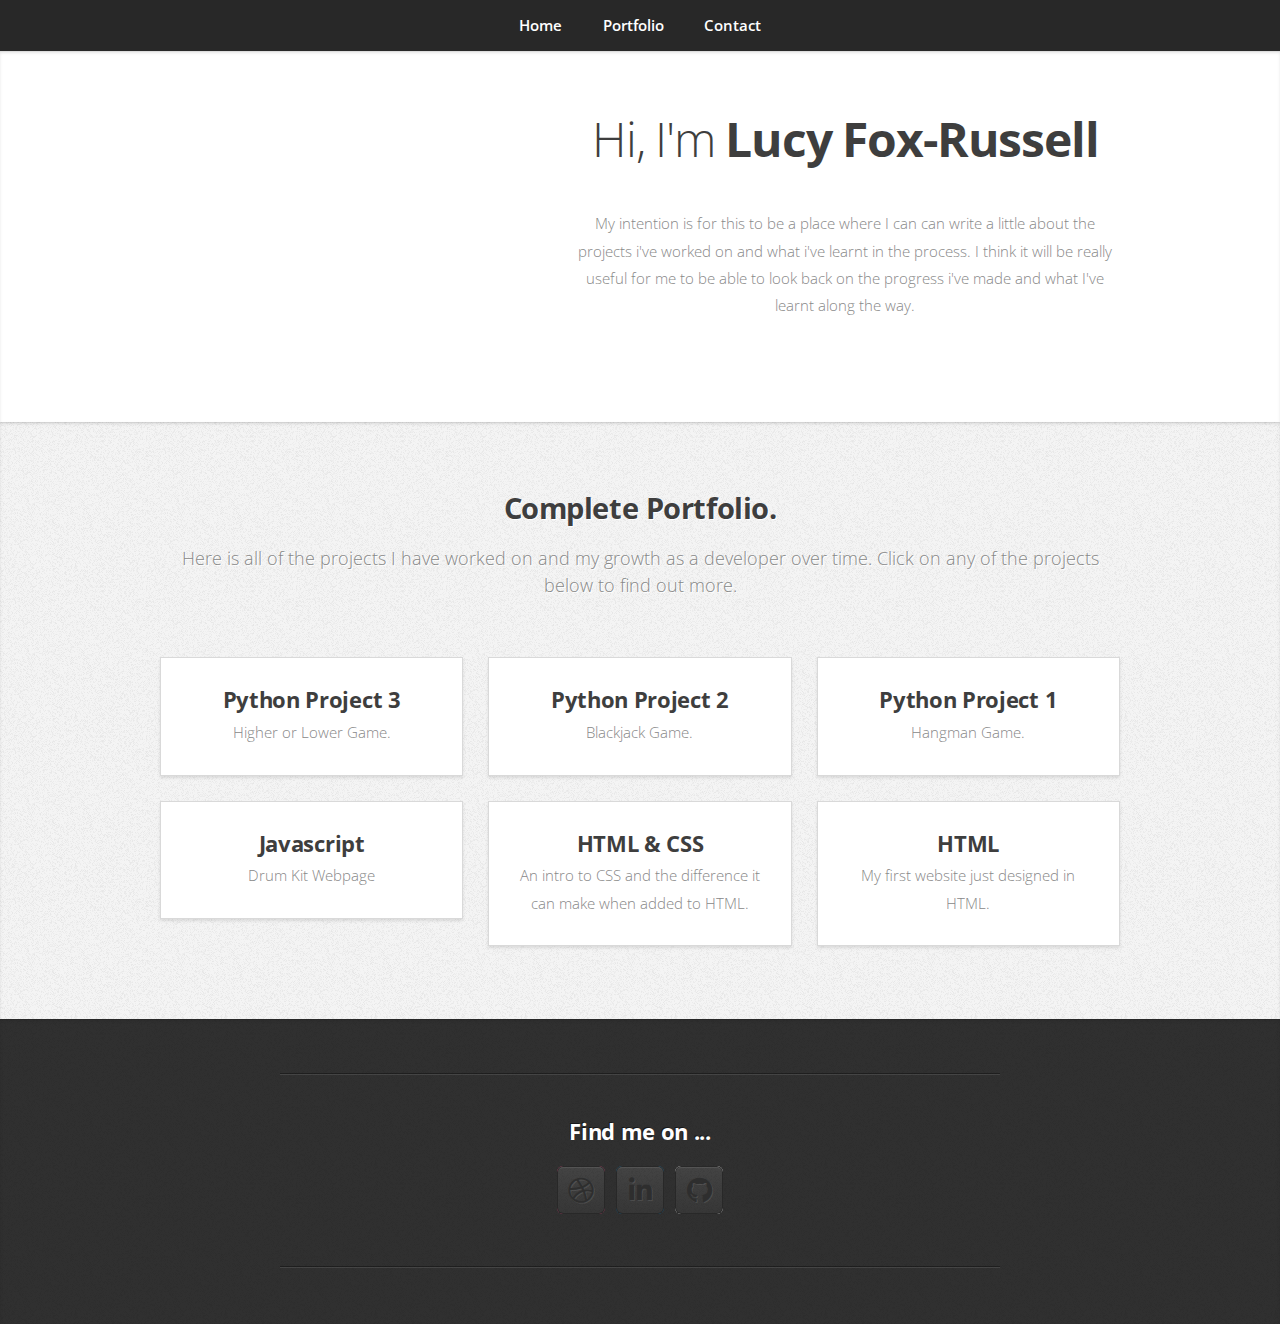
==== index.html @ 94ffed66 "project structure" ====
<!DOCTYPE HTML>
<!--
	Miniport by HTML5 UP
	html5up.net | @ajlkn
	Free for personal and commercial use under the CCA 3.0 license (html5up.net/license)
-->
<html>
	<head>
		<title>My Portfolio</title>
		<meta charset="utf-8" />
		<meta name="viewport" content="width=device-width, initial-scale=1, user-scalable=no" />
		<link rel="stylesheet" href="assets/css/main.css" />
	</head>
	<body class="is-preload">

		<!-- Nav -->
			<nav id="nav">
				<ul class="container">
					<li><a href="#home">Home</a></li>
					<li><a href="portfolio.html">Portfolio</a></li>
					<li><a href="#contact">Contact</a></li>
				</ul>
			</nav>

		<!-- Home -->
			<article id="home" class="wrapper style1">
				<div class="container">
					<div class="row">
						<div class="col-4 col-5-large col-12-medium">
							<span class="image fit"><img src="images/Lucy.png" alt="" /></span>
						</div>
						<div class="col-8 col-7-large col-12-medium">
							<header>
								<h1>Hi, I'm <strong>Lucy Fox-Russell</strong></h1>
							</header>
							<p>My intention is for this to be a place where I can can write a little about the projects i've worked on and what i've learnt in the process. I think it will be really useful for me to be able to look back on the progress i've made and what I've learnt along the way. </p>
									</div>
				</div>
			</article>

		<!-- Work -->
			<!-- <article id="work" class="wrapper style2">
				<div class="container">
					<header>
						<h2>My most recent projects.</h2>
						<p>x.</p>
					</header>
					<div class="row aln-center">
						<div class="col-4 col-6-medium col-12-small">
							<section class="box style1">
								<span class="icon featured fa-comments"></span>
								<h3>Data Visulisation</h3>
								<p>A visulisation tool to better understand x data structure. </p>
							</section>
						</div>
						<div class="col-4 col-6-medium col-12-small">
							<section class="box style1">
								<span class="icon solid featured fa-camera-retro"></span>
								<h3>Python learning game</h3>
								<p> A way of helping me to practice the basics of python.  </p> -->
							<!-- </section>
						</div>
						<div class="col-4 col-6-medium col-12-small">
							<section class="box style1">
								<span class="icon featured fa-thumbs-up"></span>
								<h3><a href="#">Piano shazam</a></h3>
								<p> I am attempting to build a program that can listen to the notes you play on a piano and store it in musical notation form. </p>
							</section>
						</div>
					</div>
							</div>
			</article> -->

		<!-- Portfolio -->
			<article id="portfolio" class="wrapper style3">
				<div class="container">
					<header>
						<h2>Complete Portfolio.</h2>
						<p>Here is all of the projects I have worked on and my growth as a developer over time. Click on any of the projects below to find out more.</p>
					</header>
					<div class="row">
						<div class="col-4 col-6-medium col-12-small">
							<article class="box style2">
								<a href="portfolio.html#higher_or_lower" class="image featured"><img src="images/higher_or_lower2.jpg" alt="" /></a>
								<h3><a href="portfolio.html#higher_or_lower">Python Project 3</a></h3>
								<p>Higher or Lower Game.</p>
							</article>
						</div>
						<div class="col-4 col-6-medium col-12-small">
							<article class="box style2">
								<a href="portfolio.html#blackjack" class="image featured"><img src="images/blackjack2.jpg" alt="" /></a>
								<h3><a href="portfolio.html#blackjack">Python Project 2</a></h3>
								<p>Blackjack Game.</p>
							</article>
						</div>
						<div class="col-4 col-6-medium col-12-small">
							<article class="box style2">
								<a href="portfolio.html#hangman" class="image featured"><img src="images/hangman.jpg" alt="" /></a>
								<h3><a href="portfolio.html#hangman">Python Project 1</a></h3>
								<p>Hangman Game.</p>
							</article>
						</div>
						<div class="col-4 col-6-medium col-12-small">
							<article class="box style2">
								<a href="portfolio.html#javascript" class="image featured"><img src="images/drum_kit.png" alt="" /></a>
								<h3><a href="portfolio.html#javascript">Javascript</a></h3>
								<p>Drum Kit Webpage</p>
							</article>
						</div>
						<div class="col-4 col-6-medium col-12-small">
							<article class="box style2">
								<a href="portfolio.html#css" class="image featured"><img src="images/CSS.png" alt="" /></a>
								<h3><a href="portfolio.html#css">HTML & CSS</a></h3>
								<p>An intro to CSS and the difference it can make when added to HTML. </p>
							</article>
						</div>
						<div class="col-4 col-6-medium col-12-small">
							<article class="box style2">
								<a href="portfolio.html#html" class="image featured"><img src="images/HTML.png" alt="" /></a>
								<h3><a href="portfolio.html#html">HTML</a></h3>
								<p>My first website just designed in HTML.</p>
							</article>
						</div>
					</div>
									</div>
			</article>

		<!-- Contact -->
			<article id="contact" class="wrapper style4">
				<div class="container medium">
														<hr />
							<h3>Find me on ...</h3>
							<ul class="social">
								<li><a href="#" class="icon brands fa-dribbble"><span class="label">Dribbble</span></a></li>
								<li><a href="#" class="icon brands fa-linkedin-in"><span class="label">LinkedIn</span></a></li>
								<li><a href="#" class="icon brands fa-github"><span class="label">Github</span></a></li>

							</ul>
							<hr />
						</div>
					</div>
					<footer>
						<ul id="copyright">
							<li></li>
						</ul>
					</footer>
				</div>
			</article>

		<!-- Scripts -->
			<script src="assets/js/jquery.min.js"></script>
			<script src="assets/js/jquery.scrolly.min.js"></script>
			<script src="assets/js/browser.min.js"></script>
			<script src="assets/js/breakpoints.min.js"></script>
			<script src="assets/js/util.js"></script>
			<script src="assets/js/main.js"></script>

	</body>
</html>
---- assets/css/main.css ----
@import url("https://fonts.googleapis.com/css?family=Open+Sans:300,300italic,600,600italic,700");
@import url("fontawesome-all.min.css");

/*
	Miniport by HTML5 UP
	html5up.net | @ajlkn
	Free for personal and commercial use under the CCA 3.0 license (html5up.net/license)
*/

html, body, div, span, applet, object,
iframe, h1, h2, h3, h4, h5, h6, p, blockquote,
pre, a, abbr, acronym, address, big, cite,
code, del, dfn, em, img, ins, kbd, q, s, samp,
small, strike, strong, sub, sup, tt, var, b,
u, i, center, dl, dt, dd, ol, ul, li, fieldset,
form, label, legend, table, caption, tbody,
tfoot, thead, tr, th, td, article, aside,
canvas, details, embed, figure, figcaption,
footer, header, hgroup, menu, nav, output, ruby,
section, summary, time, mark, audio, video {
	margin: 0;
	padding: 0;
	border: 0;
	font-size: 100%;
	font: inherit;
	vertical-align: baseline;}

article, aside, details, figcaption, figure,
footer, header, hgroup, menu, nav, section {
	display: block;}

body {
	line-height: 1;
}

ol, ul {
	list-style: none;
}

blockquote, q {
	quotes: none;
}

	blockquote:before, blockquote:after, q:before, q:after {
		content: '';
		content: none;
	}

table {
	border-collapse: collapse;
	border-spacing: 0;
}

body {
	-webkit-text-size-adjust: none;
}

mark {
	background-color: transparent;
	color: inherit;
}

input::-moz-focus-inner {
	border: 0;
	padding: 0;
}

input, select, textarea {
	-moz-appearance: none;
	-webkit-appearance: none;
	-ms-appearance: none;
	appearance: none;
}

/* Basic */

	html {
		box-sizing: border-box;
	}

	*, *:before, *:after {
		box-sizing: inherit;
	}

	body {
		padding-top: 3.5em;
	}

		body.is-preload *, body.is-preload *:before, body.is-preload *:after {
			-moz-animation: none !important;
			-webkit-animation: none !important;
			-ms-animation: none !important;
			animation: none !important;
			-moz-transition: none !important;
			-webkit-transition: none !important;
			-ms-transition: none !important;
			transition: none !important;
		}

	body, input, textarea, select {
		font-family: 'Open Sans', sans-serif;
		line-height: 1.85em;
		color: #888;
		font-weight: 300;
		font-size: 13pt;
	}

	a {
		-moz-transition: color .2s ease-in-out;
		-webkit-transition: color .2s ease-in-out;
		-ms-transition: color .2s ease-in-out;
		transition: color .2s ease-in-out;
		color: #43B3E0;
		text-decoration: underline;
	}

		a:hover {
			color: #43bff0 !important;
		}

		a img {
			border: 0;
		}

	b, strong {
		font-weight: 600;
		color: #3e3e3e;
	}

	i, em {
		font-style: italic;
	}

	sub {
		position: relative;
		top: 0.5em;
		font-size: 0.8em;
	}

	sup {
		position: relative;
		top: -0.5em;
		font-size: 0.8em;
	}

	blockquote {
		border-left: solid 0.75em #eee;
		padding: 1em 0 1em 1.5em;
		font-style: italic;
	}

	h1, h2, h3, h4, h5, h6 {
		color: #3e3e3e;
		margin: 0 0 0.75em 0;
	}

	h1 a, h2 a, h3 a, h4 a, h5 a, h6 a {
		text-decoration: none;
		color: inherit;
	}

	h2, h3, h4, h5, h6 {
		font-weight: 700;
	}

	h1 {
		font-size: 3.25em;
		letter-spacing: -0.025em;
		font-weight: 300;
	}

		h1 strong {
			font-weight: 700;
		}

	h2 {
		font-size: 2em;
		letter-spacing: -0.015em;
	}

	h3 {
		font-size: 1.5em;
		letter-spacing: -0.015em;
	}

	em, i {
		font-style: italic;
	}

	br.clear {
		clear: both;
	}

	hr {
		border: 0;
		border-top: solid 1px #444;
		border-top-color: rgba(0, 0, 0, 0.35);
		box-shadow: 0px 1px 0px 0px rgba(255, 255, 255, 0.1);
		height: 1px;
		margin: 3em 0;
	}

	p, ul, ol, dl, table {
		margin-bottom: 2em;
	}

	header {
		margin: 0 0 3em 0;
	}

		header > p {
			font-size: 1.25em;
			margin: 0;
		}

	footer {
		margin: 3em 0 0 0;
	}

		footer > p {
			font-size: 1.25em;
		}



/* Container */

	.container {
		margin: 0 auto;
		max-width: calc(100% - 50px);
		width: 1200px;
	}

	.style60{
		width: 60%;
    padding-left: 50px;
	}

		.container.medium {
			width: 900px;
			padding-top: 10px;
		}

		@media screen and (max-width: 1680px) {

			.container {
				width: 1200px;
			}

				.container.medium {
					width: 900px;
				}

		}

		@media screen and (max-width: 1280px) {

			.container {
				width: 960px;
			}

				.container.medium {
					width: 720px;
				}

		}

		@media screen and (max-width: 980px) {

			.container {
				width: 100%;
			}

				.container.medium {
					width: 75%;
				}

		}

		@media screen and (max-width: 736px) {

			.container {
				width: 100%;
				max-width: calc(100% - 30px);
			}

				.container.medium {
					width: 100%;
				}

		}

/* Row */

	.row {
		display: flex;
		flex-wrap: wrap;
		box-sizing: border-box;
		align-items: stretch;
	}

		.row > * {
			box-sizing: border-box;
		}

		.row.gtr-uniform > * > :last-child {
			margin-bottom: 0;
		}

		.row.aln-left {
			justify-content: flex-start;
		}

		.row.aln-center {
			justify-content: center;
		}

		.row.aln-right {
			justify-content: flex-end;
		}

		.row.aln-top {
			align-items: flex-start;
		}

		.row.aln-middle {
			align-items: center;
		}

		.row.aln-bottom {
			align-items: flex-end;
		}

		.row > .imp {
			order: -1;
		}

		.row > .col-1 {
			width: 8.33333%;
		}

		.row > .off-1 {
			margin-left: 8.33333%;
		}

		.row > .col-2 {
			width: 16.66667%;
		}

		.row > .off-2 {
			margin-left: 16.66667%;
		}

		.row > .col-3 {
			width: 25%;
		}

		.row > .off-3 {
			margin-left: 25%;
		}

		.row > .col-4 {
			width: 33.33333%;
		}

		.row > .off-4 {
			margin-left: 33.33333%;
		}

		.row > .col-5 {
			width: 41.66667%;
		}

		.row > .off-5 {
			margin-left: 41.66667%;
		}

		.row > .col-6 {
			width: 50%;
		}

		.row > .off-6 {
			margin-left: 50%;
		}

		.row > .col-7 {
			width: 58.33333%;
		}

		.row > .off-7 {
			margin-left: 58.33333%;
		}

		.row > .col-8 {
			width: 66.66667%;
		}

		.row > .off-8 {
			margin-left: 66.66667%;
		}

		.row > .col-9 {
			width: 75%;
		}

		.row > .off-9 {
			margin-left: 75%;
		}

		.row > .col-10 {
			width: 83.33333%;
		}

		.row > .off-10 {
			margin-left: 83.33333%;
		}

		.row > .col-11 {
			width: 91.66667%;
		}

		.row > .off-11 {
			margin-left: 91.66667%;
		}

		.row > .col-12 {
			width: 100%;
		}

		.row > .off-12 {
			margin-left: 100%;
		}

		.row.gtr-0 {
			margin-top: 0px;
			margin-left: 0px;
		}

			.row.gtr-0 > * {
				padding: 0px 0 0 0px;
			}

			.row.gtr-0.gtr-uniform {
				margin-top: 0px;
			}

				.row.gtr-0.gtr-uniform > * {
					padding-top: 0px;
				}

		.row.gtr-25 {
			margin-top: -6.25px;
			margin-left: -6.25px;
		}

			.row.gtr-25 > * {
				padding: 6.25px 0 0 6.25px;
			}

			.row.gtr-25.gtr-uniform {
				margin-top: -6.25px;
			}

				.row.gtr-25.gtr-uniform > * {
					padding-top: 6.25px;
				}

		.row.gtr-50 {
			margin-top: -12.5px;
			margin-left: -12.5px;
		}

			.row.gtr-50 > * {
				padding: 12.5px 0 0 12.5px;
			}

			.row.gtr-50.gtr-uniform {
				margin-top: -12.5px;
			}

				.row.gtr-50.gtr-uniform > * {
					padding-top: 12.5px;
				}

		.row {
			margin-top: -25px;
			margin-left: -25px;
		}

			.row > * {
				padding: 25px 0 0 25px;
			}

			.row.gtr-uniform {
				margin-top: -25px;
			}

				.row.gtr-uniform > * {
					padding-top: 25px;
				}

		.row.gtr-150 {
			margin-top: -37.5px;
			margin-left: -37.5px;
		}

			.row.gtr-150 > * {
				padding: 37.5px 0 0 37.5px;
			}

			.row.gtr-150.gtr-uniform {
				margin-top: -37.5px;
			}

				.row.gtr-150.gtr-uniform > * {
					padding-top: 37.5px;
				}

		.row.gtr-200 {
			margin-top: -50px;
			margin-left: -50px;
		}

			.row.gtr-200 > * {
				padding: 50px 0 0 50px;
			}

			.row.gtr-200.gtr-uniform {
				margin-top: -50px;
			}

				.row.gtr-200.gtr-uniform > * {
					padding-top: 50px;
				}

		@media screen and (max-width: 1680px) {

			.row {
				display: flex;
				flex-wrap: wrap;
				box-sizing: border-box;
				align-items: stretch;
			}

				.row > * {
					box-sizing: border-box;
				}

				.row.gtr-uniform > * > :last-child {
					margin-bottom: 0;
				}

				.row.aln-left {
					justify-content: flex-start;
				}

				.row.aln-center {
					justify-content: center;
				}

				.row.aln-right {
					justify-content: flex-end;
				}

				.row.aln-top {
					align-items: flex-start;
				}

				.row.aln-middle {
					align-items: center;
				}

				.row.aln-bottom {
					align-items: flex-end;
				}

				.row > .imp-xlarge {
					order: -1;
				}

				.row > .col-1-xlarge {
					width: 8.33333%;
				}

				.row > .off-1-xlarge {
					margin-left: 8.33333%;
				}

				.row > .col-2-xlarge {
					width: 16.66667%;
				}

				.row > .off-2-xlarge {
					margin-left: 16.66667%;
				}

				.row > .col-3-xlarge {
					width: 25%;
				}

				.row > .off-3-xlarge {
					margin-left: 25%;
				}

				.row > .col-4-xlarge {
					width: 33.33333%;
				}

				.row > .off-4-xlarge {
					margin-left: 33.33333%;
				}

				.row > .col-5-xlarge {
					width: 41.66667%;
				}

				.row > .off-5-xlarge {
					margin-left: 41.66667%;
				}

				.row > .col-6-xlarge {
					width: 50%;
				}

				.row > .off-6-xlarge {
					margin-left: 50%;
				}

				.row > .col-7-xlarge {
					width: 58.33333%;
				}

				.row > .off-7-xlarge {
					margin-left: 58.33333%;
				}

				.row > .col-8-xlarge {
					width: 66.66667%;
				}

				.row > .off-8-xlarge {
					margin-left: 66.66667%;
				}

				.row > .col-9-xlarge {
					width: 75%;
				}

				.row > .off-9-xlarge {
					margin-left: 75%;
				}

				.row > .col-10-xlarge {
					width: 83.33333%;
				}

				.row > .off-10-xlarge {
					margin-left: 83.33333%;
				}

				.row > .col-11-xlarge {
					width: 91.66667%;
				}

				.row > .off-11-xlarge {
					margin-left: 91.66667%;
				}

				.row > .col-12-xlarge {
					width: 100%;
				}

				.row > .off-12-xlarge {
					margin-left: 100%;
				}

				.row.gtr-0 {
					margin-top: 0px;
					margin-left: 0px;
				}

					.row.gtr-0 > * {
						padding: 0px 0 0 0px;
					}

					.row.gtr-0.gtr-uniform {
						margin-top: 0px;
					}

						.row.gtr-0.gtr-uniform > * {
							padding-top: 0px;
						}

				.row.gtr-25 {
					margin-top: -6.25px;
					margin-left: -6.25px;
				}

					.row.gtr-25 > * {
						padding: 6.25px 0 0 6.25px;
					}

					.row.gtr-25.gtr-uniform {
						margin-top: -6.25px;
					}

						.row.gtr-25.gtr-uniform > * {
							padding-top: 6.25px;
						}

				.row.gtr-50 {
					margin-top: -12.5px;
					margin-left: -12.5px;
				}

					.row.gtr-50 > * {
						padding: 12.5px 0 0 12.5px;
					}

					.row.gtr-50.gtr-uniform {
						margin-top: -12.5px;
					}

						.row.gtr-50.gtr-uniform > * {
							padding-top: 12.5px;
						}

				.row {
					margin-top: -25px;
					margin-left: -25px;
				}

					.row > * {
						padding: 25px 0 0 25px;
					}

					.row.gtr-uniform {
						margin-top: -25px;
					}

						.row.gtr-uniform > * {
							padding-top: 25px;
						}

				.row.gtr-150 {
					margin-top: -37.5px;
					margin-left: -37.5px;
				}

					.row.gtr-150 > * {
						padding: 37.5px 0 0 37.5px;
					}

					.row.gtr-150.gtr-uniform {
						margin-top: -37.5px;
					}

						.row.gtr-150.gtr-uniform > * {
							padding-top: 37.5px;
						}

				.row.gtr-200 {
					margin-top: -50px;
					margin-left: -50px;
				}

					.row.gtr-200 > * {
						padding: 50px 0 0 50px;
					}

					.row.gtr-200.gtr-uniform {
						margin-top: -50px;
					}

						.row.gtr-200.gtr-uniform > * {
							padding-top: 50px;
						}

		}

		@media screen and (max-width: 1280px) {

			.row {
				display: flex;
				flex-wrap: wrap;
				box-sizing: border-box;
				align-items: stretch;
			}

				.row > * {
					box-sizing: border-box;
				}

				.row.gtr-uniform > * > :last-child {
					margin-bottom: 0;
				}

				.row.aln-left {
					justify-content: flex-start;
				}

				.row.aln-center {
					justify-content: center;
				}

				.row.aln-right {
					justify-content: flex-end;
				}

				.row.aln-top {
					align-items: flex-start;
				}

				.row.aln-middle {
					align-items: center;
				}

				.row.aln-bottom {
					align-items: flex-end;
				}

				.row > .imp-large {
					order: -1;
				}

				.row > .col-1-large {
					width: 8.33333%;
				}

				.row > .off-1-large {
					margin-left: 8.33333%;
				}

				.row > .col-2-large {
					width: 16.66667%;
				}

				.row > .off-2-large {
					margin-left: 16.66667%;
				}

				.row > .col-3-large {
					width: 25%;
				}

				.row > .off-3-large {
					margin-left: 25%;
				}

				.row > .col-4-large {
					width: 33.33333%;
				}

				.row > .off-4-large {
					margin-left: 33.33333%;
				}

				.row > .col-5-large {
					width: 41.66667%;
				}

				.row > .off-5-large {
					margin-left: 41.66667%;
				}

				.row > .col-6-large {
					width: 50%;
				}

				.row > .off-6-large {
					margin-left: 50%;
				}

				.row > .col-7-large {
					width: 58.33333%;
				}

				.row > .off-7-large {
					margin-left: 58.33333%;
				}

				.row > .col-8-large {
					width: 66.66667%;
				}

				.row > .off-8-large {
					margin-left: 66.66667%;
				}

				.row > .col-9-large {
					width: 75%;
				}

				.row > .off-9-large {
					margin-left: 75%;
				}

				.row > .col-10-large {
					width: 83.33333%;
				}

				.row > .off-10-large {
					margin-left: 83.33333%;
				}

				.row > .col-11-large {
					width: 91.66667%;
				}

				.row > .off-11-large {
					margin-left: 91.66667%;
				}

				.row > .col-12-large {
					width: 100%;
				}

				.row > .off-12-large {
					margin-left: 100%;
				}

				.row.gtr-0 {
					margin-top: 0px;
					margin-left: 0px;
				}

					.row.gtr-0 > * {
						padding: 0px 0 0 0px;
					}

					.row.gtr-0.gtr-uniform {
						margin-top: 0px;
					}

						.row.gtr-0.gtr-uniform > * {
							padding-top: 0px;
						}

				.row.gtr-25 {
					margin-top: -6.25px;
					margin-left: -6.25px;
				}

					.row.gtr-25 > * {
						padding: 6.25px 0 0 6.25px;
					}

					.row.gtr-25.gtr-uniform {
						margin-top: -6.25px;
					}

						.row.gtr-25.gtr-uniform > * {
							padding-top: 6.25px;
						}

				.row.gtr-50 {
					margin-top: -12.5px;
					margin-left: -12.5px;
				}

					.row.gtr-50 > * {
						padding: 12.5px 0 0 12.5px;
					}

					.row.gtr-50.gtr-uniform {
						margin-top: -12.5px;
					}

						.row.gtr-50.gtr-uniform > * {
							padding-top: 12.5px;
						}

				.row {
					margin-top: -25px;
					margin-left: -25px;
				}

					.row > * {
						padding: 25px 0 0 25px;
					}

					.row.gtr-uniform {
						margin-top: -25px;
					}

						.row.gtr-uniform > * {
							padding-top: 25px;
						}

				.row.gtr-150 {
					margin-top: -37.5px;
					margin-left: -37.5px;
				}

					.row.gtr-150 > * {
						padding: 37.5px 0 0 37.5px;
					}

					.row.gtr-150.gtr-uniform {
						margin-top: -37.5px;
					}

						.row.gtr-150.gtr-uniform > * {
							padding-top: 37.5px;
						}

				.row.gtr-200 {
					margin-top: -50px;
					margin-left: -50px;
				}

					.row.gtr-200 > * {
						padding: 50px 0 0 50px;
					}

					.row.gtr-200.gtr-uniform {
						margin-top: -50px;
					}

						.row.gtr-200.gtr-uniform > * {
							padding-top: 50px;
						}

		}

		@media screen and (max-width: 980px) {

			.row {
				display: flex;
				flex-wrap: wrap;
				box-sizing: border-box;
				align-items: stretch;
			}

				.row > * {
					box-sizing: border-box;
				}

				.row.gtr-uniform > * > :last-child {
					margin-bottom: 0;
				}

				.row.aln-left {
					justify-content: flex-start;
				}

				.row.aln-center {
					justify-content: center;
				}

				.row.aln-right {
					justify-content: flex-end;
				}

				.row.aln-top {
					align-items: flex-start;
				}

				.row.aln-middle {
					align-items: center;
				}

				.row.aln-bottom {
					align-items: flex-end;
				}

				.row > .imp-medium {
					order: -1;
				}

				.row > .col-1-medium {
					width: 8.33333%;
				}

				.row > .off-1-medium {
					margin-left: 8.33333%;
				}

				.row > .col-2-medium {
					width: 16.66667%;
				}

				.row > .off-2-medium {
					margin-left: 16.66667%;
				}

				.row > .col-3-medium {
					width: 25%;
				}

				.row > .off-3-medium {
					margin-left: 25%;
				}

				.row > .col-4-medium {
					width: 33.33333%;
				}

				.row > .off-4-medium {
					margin-left: 33.33333%;
				}

				.row > .col-5-medium {
					width: 41.66667%;
				}

				.row > .off-5-medium {
					margin-left: 41.66667%;
				}

				.row > .col-6-medium {
					width: 50%;
				}

				.row > .off-6-medium {
					margin-left: 50%;
				}

				.row > .col-7-medium {
					width: 58.33333%;
				}

				.row > .off-7-medium {
					margin-left: 58.33333%;
				}

				.row > .col-8-medium {
					width: 66.66667%;
				}

				.row > .off-8-medium {
					margin-left: 66.66667%;
				}

				.row > .col-9-medium {
					width: 75%;
				}

				.row > .off-9-medium {
					margin-left: 75%;
				}

				.row > .col-10-medium {
					width: 83.33333%;
				}

				.row > .off-10-medium {
					margin-left: 83.33333%;
				}

				.row > .col-11-medium {
					width: 91.66667%;
				}

				.row > .off-11-medium {
					margin-left: 91.66667%;
				}

				.row > .col-12-medium {
					width: 100%;
				}

				.row > .off-12-medium {
					margin-left: 100%;
				}

				.row.gtr-0 {
					margin-top: 0px;
					margin-left: 0px;
				}

					.row.gtr-0 > * {
						padding: 0px 0 0 0px;
					}

					.row.gtr-0.gtr-uniform {
						margin-top: 0px;
					}

						.row.gtr-0.gtr-uniform > * {
							padding-top: 0px;
						}

				.row.gtr-25 {
					margin-top: -6.25px;
					margin-left: -6.25px;
				}

					.row.gtr-25 > * {
						padding: 6.25px 0 0 6.25px;
					}

					.row.gtr-25.gtr-uniform {
						margin-top: -6.25px;
					}

						.row.gtr-25.gtr-uniform > * {
							padding-top: 6.25px;
						}

				.row.gtr-50 {
					margin-top: -12.5px;
					margin-left: -12.5px;
				}

					.row.gtr-50 > * {
						padding: 12.5px 0 0 12.5px;
					}

					.row.gtr-50.gtr-uniform {
						margin-top: -12.5px;
					}

						.row.gtr-50.gtr-uniform > * {
							padding-top: 12.5px;
						}

				.row {
					margin-top: -25px;
					margin-left: -25px;
				}

					.row > * {
						padding: 25px 0 0 25px;
					}

					.row.gtr-uniform {
						margin-top: -25px;
					}

						.row.gtr-uniform > * {
							padding-top: 25px;
						}

				.row.gtr-150 {
					margin-top: -37.5px;
					margin-left: -37.5px;
				}

					.row.gtr-150 > * {
						padding: 37.5px 0 0 37.5px;
					}

					.row.gtr-150.gtr-uniform {
						margin-top: -37.5px;
					}

						.row.gtr-150.gtr-uniform > * {
							padding-top: 37.5px;
						}

				.row.gtr-200 {
					margin-top: -50px;
					margin-left: -50px;
				}

					.row.gtr-200 > * {
						padding: 50px 0 0 50px;
					}

					.row.gtr-200.gtr-uniform {
						margin-top: -50px;
					}

						.row.gtr-200.gtr-uniform > * {
							padding-top: 50px;
						}

		}

		@media screen and (max-width: 736px) {

			.row {
				display: flex;
				flex-wrap: wrap;
				box-sizing: border-box;
				align-items: stretch;
			}

				.row > * {
					box-sizing: border-box;
				}

				.row.gtr-uniform > * > :last-child {
					margin-bottom: 0;
				}

				.row.aln-left {
					justify-content: flex-start;
				}

				.row.aln-center {
					justify-content: center;
				}

				.row.aln-right {
					justify-content: flex-end;
				}

				.row.aln-top {
					align-items: flex-start;
				}

				.row.aln-middle {
					align-items: center;
				}

				.row.aln-bottom {
					align-items: flex-end;
				}

				.row > .imp-small {
					order: -1;
				}

				.row > .col-1-small {
					width: 8.33333%;
				}

				.row > .off-1-small {
					margin-left: 8.33333%;
				}

				.row > .col-2-small {
					width: 16.66667%;
				}

				.row > .off-2-small {
					margin-left: 16.66667%;
				}

				.row > .col-3-small {
					width: 25%;
				}

				.row > .off-3-small {
					margin-left: 25%;
				}

				.row > .col-4-small {
					width: 33.33333%;
				}

				.row > .off-4-small {
					margin-left: 33.33333%;
				}

				.row > .col-5-small {
					width: 41.66667%;
				}

				.row > .off-5-small {
					margin-left: 41.66667%;
				}

				.row > .col-6-small {
					width: 50%;
				}

				.row > .off-6-small {
					margin-left: 50%;
				}

				.row > .col-7-small {
					width: 58.33333%;
				}

				.row > .off-7-small {
					margin-left: 58.33333%;
				}

				.row > .col-8-small {
					width: 66.66667%;
				}

				.row > .off-8-small {
					margin-left: 66.66667%;
				}

				.row > .col-9-small {
					width: 75%;
				}

				.row > .off-9-small {
					margin-left: 75%;
				}

				.row > .col-10-small {
					width: 83.33333%;
				}

				.row > .off-10-small {
					margin-left: 83.33333%;
				}

				.row > .col-11-small {
					width: 91.66667%;
				}

				.row > .off-11-small {
					margin-left: 91.66667%;
				}

				.row > .col-12-small {
					width: 100%;
				}

				.row > .off-12-small {
					margin-left: 100%;
				}

				.row.gtr-0 {
					margin-top: 0px;
					margin-left: 0px;
				}

					.row.gtr-0 > * {
						padding: 0px 0 0 0px;
					}

					.row.gtr-0.gtr-uniform {
						margin-top: 0px;
					}

						.row.gtr-0.gtr-uniform > * {
							padding-top: 0px;
						}

				.row.gtr-25 {
					margin-top: -3.75px;
					margin-left: -3.75px;
				}

					.row.gtr-25 > * {
						padding: 3.75px 0 0 3.75px;
					}

					.row.gtr-25.gtr-uniform {
						margin-top: -3.75px;
					}

						.row.gtr-25.gtr-uniform > * {
							padding-top: 3.75px;
						}

				.row.gtr-50 {
					margin-top: -7.5px;
					margin-left: -7.5px;
				}

					.row.gtr-50 > * {
						padding: 7.5px 0 0 7.5px;
					}

					.row.gtr-50.gtr-uniform {
						margin-top: -7.5px;
					}

						.row.gtr-50.gtr-uniform > * {
							padding-top: 7.5px;
						}

				.row {
					margin-top: -15px;
					margin-left: -15px;
				}

					.row > * {
						padding: 15px 0 0 15px;
					}

					.row.gtr-uniform {
						margin-top: -15px;
					}

						.row.gtr-uniform > * {
							padding-top: 15px;
						}

				.row.gtr-150 {
					margin-top: -22.5px;
					margin-left: -22.5px;
				}

					.row.gtr-150 > * {
						padding: 22.5px 0 0 22.5px;
					}

					.row.gtr-150.gtr-uniform {
						margin-top: -22.5px;
					}

						.row.gtr-150.gtr-uniform > * {
							padding-top: 22.5px;
						}

				.row.gtr-200 {
					margin-top: -30px;
					margin-left: -30px;
				}

					.row.gtr-200 > * {
						padding: 30px 0 0 30px;
					}

					.row.gtr-200.gtr-uniform {
						margin-top: -30px;
					}

						.row.gtr-200.gtr-uniform > * {
							padding-top: 30px;
						}

		}

/* Form */

	form label {
		color: #3e3e3e;
		font-weight: 700;
		display: block;
		margin: 0 0 0.5em 0;
	}

	form input[type=text],
	form input[type=email],
	form input[type=password],
	form select,
	form textarea {
		-moz-transition: background .2s ease-in-out, box-shadow .2s ease-in-out;
		-webkit-transition: background .2s ease-in-out, box-shadow .2s ease-in-out;
		-ms-transition: background .2s ease-in-out, box-shadow .2s ease-in-out;
		transition: background .2s ease-in-out, box-shadow .2s ease-in-out;
		-webkit-appearance: none;
		display: block;
		border: 0;
		padding: 0.75em;
		font-size: 1em;
		border-radius: 8px;
		border: solid 1px #ddd;
		background: #fff;
		color: #bbb;
		box-shadow: inset 0px 2px 3px 1px rgba(0, 0, 0, 0.05), 0px 1px 0px 0px rgba(255, 255, 255, 0.025);
		width: 100%;
	}

		form input[type=text]:focus,
		form input[type=email]:focus,
		form input[type=password]:focus,
		form select:focus,
		form textarea:focus {
			background: #fafafa;
			box-shadow: inset 0px 2px 5px 0px rgba(0, 0, 0, 0.05), 0px 1px 0px 0px rgba(255, 255, 255, 0.025), inset 0px 0px 2px 1px #43bff0;
		}

	form textarea {
		height: 15em;
	}

	form .actions:last-child {
		margin-bottom: 0;
	}

	form ::-webkit-input-placeholder {
		color: #555 !important;
	}

	form :-moz-placeholder {
		color: #555 !important;
	}

	form ::-moz-placeholder {
		color: #555 !important;
	}

	form :-ms-input-placeholder {
		color: #555 !important;
	}

	form ::-moz-focus-inner {
		border: 0;
	}

/* Tables */

	table {
		width: 100%;
	}

		table.default {
			width: 100%;
		}

			table.default tr {
				border-top: solid 1px #eee;
			}

				table.default tr:first-child {
					border-top: 0;
				}

			table.default td {
				padding: 0.5em 1em 0.5em 1em;
			}

			table.default th {
				text-align: left;
				padding: 0.5em 1em 0.5em 1em;
				font-weight: 600;
				margin: 0 0 1em 0;
			}

			table.default thead {
				background: #4f4f4f;
				color: #fff;
			}

/* Section/Article */

	section, article {
		margin-bottom: 3em;
	}

	section > :last-child,
	article > :last-child,
	section:last-child,
	article:last-child {
		margin-bottom: 0;
	}

/* Image */

	.image {
		display: inline-block;
		position: relative;
	}

		.image img {
			display: block;
			width: 100%;
		}

		.image.fit {
			display: block;
			width: 100%;
		}

		.image.featured {
			display: block;
			width: 100%;
			margin: 0 0 2em 0;
		}

		.image.left {
			float: left;
			margin: 0 2em 2em 0;
		}

		.image.centered {
			display: block;
			margin: 0 0 2em 0;
		}

			.image.centered img {
				margin: 0 auto;
				width: auto;
			}

/* Button */

	input[type="button"],
	input[type="submit"],
	input[type="reset"],
	button,
	.button {
		background-image: url("images/bg.png"), -moz-linear-gradient(top, rgba(0, 0, 0, 0), rgba(0, 0, 0, 0.2));
		background-image: url("images/bg.png"), -webkit-linear-gradient(top, rgba(0, 0, 0, 0), rgba(0, 0, 0, 0.2));
		background-image: url("images/bg.png"), -ms-linear-gradient(top, rgba(0, 0, 0, 0), rgba(0, 0, 0, 0.2));
		background-image: url("images/bg.png"), linear-gradient(top, rgba(0, 0, 0, 0), rgba(0, 0, 0, 0.2));
		-moz-transition: background-color .2s ease-in-out;
		-webkit-transition: background-color .2s ease-in-out;
		-ms-transition: background-color .2s ease-in-out;
		transition: background-color .2s ease-in-out;
		-webkit-appearance: none;
		position: relative;
		display: inline-block;
		color: #fff !important;
		text-decoration: none;
		font-weight: 700;
		border: 0;
		outline: 0;
		cursor: pointer;
		border-radius: 8px;
		text-shadow: -1px -1px 0.5px rgba(0, 0, 0, 0.5);
		overflow: hidden;
		box-shadow: inset 0px 0px 0px 1px rgba(0, 0, 0, 0.5), inset 0px 2px 1px 0px rgba(255, 255, 255, 0.75);
		background-color: #43B3E0;
		padding: 1em 2.35em 1em 2.35em;
		font-size: 1.1em;
		max-width: 24em;
	}

		input[type="button"]:hover,
		input[type="submit"]:hover,
		input[type="reset"]:hover,
		button:hover,
		.button:hover {
			background-color: #43bff0;
			color: #fff !important;
		}

		input[type="button"]:active,
		input[type="submit"]:active,
		input[type="reset"]:active,
		button:active,
		.button:active {
			background-color: #3BA8D3;
			top: 1px;
		}

		input[type="button"].large,
		input[type="submit"].large,
		input[type="reset"].large,
		button.large,
		.button.large {
			font-size: 1.5em;
			letter-spacing: -0.025em;
		}

		input[type="button"].alt,
		input[type="submit"].alt,
		input[type="reset"].alt,
		button.alt,
		.button.alt {
			background-color: #444;
			box-shadow: inset 0px 0px 0px 1px #242424, inset 0px 2px 1px 0px rgba(255, 255, 255, 0.2);
		}

			input[type="button"].alt:hover,
			input[type="submit"].alt:hover,
			input[type="reset"].alt:hover,
			button.alt:hover,
			.button.alt:hover {
				background-color: #4f4f4f;
				color: #fff !important;
			}

			input[type="button"].alt:active,
			input[type="submit"].alt:active,
			input[type="reset"].alt:active,
			button.alt:active,
			.button.alt:active {
				background-color: #3f3f3f;
			}

/* List */

	ul {
		list-style: disc;
		padding-left: 1em;
	}

		ul li {
			padding-left: 0.5em;
		}

	ol {
		list-style: decimal;
		padding-left: 1.25em;
	}

		ol li {
			padding-left: 0.25em;
		}

/* Social */

	ul.social {
		cursor: default;
		margin: 0;
		list-style: none;
		padding-left: 0;
	}

		ul.social li {
			position: relative;
			display: inline-block;
			margin: 0.25em;
			top: 0;
			padding-left: 0;
		}

			ul.social li a {
				-moz-transition: top .2s ease-in-out;
				-webkit-transition: top .2s ease-in-out;
				-ms-transition: top .2s ease-in-out;
				transition: top .2s ease-in-out;
				display: block;
				width: 48px;
				height: 48px;
				border-radius: 6px;
				top: 0;
				position: relative;
			}

				ul.social li a:before {
					background-image: url("images/bg.png"), -moz-linear-gradient(top, rgba(0, 0, 0, 0), rgba(0, 0, 0, 0.2));
					background-image: url("images/bg.png"), -webkit-linear-gradient(top, rgba(0, 0, 0, 0), rgba(0, 0, 0, 0.2));
					background-image: url("images/bg.png"), -ms-linear-gradient(top, rgba(0, 0, 0, 0), rgba(0, 0, 0, 0.2));
					background-image: url("images/bg.png"), linear-gradient(top, rgba(0, 0, 0, 0), rgba(0, 0, 0, 0.2));
					-moz-transition: background-color .2s ease-in-out;
					-webkit-transition: background-color .2s ease-in-out;
					-ms-transition: background-color .2s ease-in-out;
					transition: background-color .2s ease-in-out;
					background-color: #444;
					border-radius: 6px;
					box-shadow: inset 0px 0px 0px 1px #282828, inset 0px 2px 1px 0px rgba(255, 255, 255, 0.1);
					color: #2E2E2E !important;
					display: block;
					font-size: 26px;
					height: 48px;
					line-height: 48px;
					text-align: center;
					outline: 0;
					overflow: hidden;
					text-shadow: 1px 1px 0px rgba(255, 255, 255, 0.1);
					width: 48px;
				}

				ul.social li a.fa-twitter {
					background-color: #2DAAE4;
				}

				ul.social li a.fa-facebook-f {
					background-color: #3C5A98;
				}

				ul.social li a.fa-dribbble {
					background-color: #C4376B;
				}

				ul.social li a.fa-linkedin-in {
					background-color: #006599;
				}

				ul.social li a.fa-tumblr {
					background-color: #51718A;
				}

				ul.social li a.fa-google-plus {
					background-color: #DA2713;
				}

				ul.social li a.fa-github {
					background-color: #FAFAFA;
				}

				ul.social li a.fa-rss {
					background-color: #F2600B;
				}

				ul.social li a.fa-instagram {
					background-color: #E0D7C8;
				}

				ul.social li a.fa-foursquare {
					background-color: #39A3D4;
				}

				ul.social li a.fa-skype {
					background-color: #10BEF1;
				}

				ul.social li a.fa-soundcloud {
					background-color: #FE5419;
				}

				ul.social li a.fa-youtube {
					background-color: #BF2E25;
				}

				ul.social li a.fa-blogger {
					background-color: #FF6501;
				}

				ul.social li a.fa-flickr {
					background-color: #0062DB;
				}

				ul.social li a.fa-vimeo {
					background-color: #4C8AB0;
				}

				ul.social li a:hover {
					top: -5px;
				}

					ul.social li a:hover:before {
						background-color: transparent;
					}

/* Actions */

	ul.actions {
		list-style: none;
		padding-left: 0;
	}

		ul.actions li {
			display: inline-block;
			margin: 0 0 0 1em;
			padding-left: 0;
		}

			ul.actions li:first-child {
				margin-left: 0;
			}

/* Box */

	.box {
		background: #fff;
		box-shadow: inset 0px 0px 0px 1px rgba(0, 0, 0, 0.15), 0px 2px 3px 0px rgba(0, 0, 0, 0.1);
		text-align: center;
		padding: 2em;
	}

		.box.style1 {
			padding: 3em 2em 3.5em 2em;
		}

			.box.style1 h3 {
				margin-bottom: 0.5em;
			}

		.box.style2 h3 {
			margin-bottom: 0.25em;
		}

		.box.style2 .image {
			position: relative;
			left: 2em;
			top: 2em;
			margin: -4em 0 4em -4em;
			width: auto;
		}

/* Icons */

	.icon {
		text-decoration: none;
		text-decoration: none;
	}

		.icon:before {
			-moz-osx-font-smoothing: grayscale;
			-webkit-font-smoothing: antialiased;
			display: inline-block;
			font-style: normal;
			font-variant: normal;
			text-rendering: auto;
			line-height: 1;
			text-transform: none !important;
			font-family: 'Font Awesome 5 Free';
			font-weight: 400;
		}

		.icon:before {
			font-size: 1.25em;
		}

		.icon > .label {
			display: none;
		}

		.icon.solid:before {
			font-weight: 900;
		}

		.icon.brands:before {
			font-family: 'Font Awesome 5 Brands';
		}

		.icon.featured {
			color: #EA8A95;
			display: block;
			margin: 0 0 1.5em 0;
			cursor: default;
		}

			.icon.featured:before {
				font-size: 6em;
			}

/* Wrappers */

	.wrapper {
		background-image: url("images/bg.png");
		box-shadow: inset 0px 1px 0px 0px rgba(0, 0, 0, 0.05), inset 0px 2px 3px 0px rgba(0, 0, 0, 0.1);
		padding: 4em 0 4em 0;
		text-align: center;
	}

		.wrapper.style1 {
			background-image: none;
			background-color: #fff;
		}

		.wrapper.style2 {
			background-color: #fafafa;
			text-shadow: 1px 1px 0px #fff;
		}

		.wrapper.style3 {
			background-color: #f4f4f4;
			text-shadow: 1px 1px 0px #fff;
		}

		.wrapper.style4 {
			background-color: #303030;
			color: #999;
			text-shadow: -1px -1px 0px #181818;
			padding: 0;
		}

		.wrapper.style5 {
			background-color: #fafafa;
			text-shadow: 1px 1px 0px #fff;
			padding: 3em 0 1em 0;
		}

			.wrapper.style4 h1, .wrapper.style4 h2, .wrapper.style4 h3, .wrapper.style4 h4, .wrapper.style4 h5, .wrapper.style4 h6 {
				color: #fff;
			}

			.wrapper.style4 form input[type=text],
			.wrapper.style4 form input[type=password],
			.wrapper.style4 form select,
			.wrapper.style4 form textarea {
				border: none;
				background: #282828;
			}

				.wrapper.style4 form input[type=text]:focus,
				.wrapper.style4 form input[type=password]:focus,
				.wrapper.style4 form select:focus,
				.wrapper.style4 form textarea:focus {
					background: #252525;
				}

/* Nav */

	#nav {
		background-color: #282828;
		text-align: center;
		position: fixed;
		left: 0;
		top: 0;
		width: 100%;
		z-index: 10000;
		cursor: default;
		height: 3.5em;
		line-height: 3.5em;
	}

		#nav ul {
			margin-bottom: 0;
			list-style: none;
			padding-left: 0;
		}

		#nav li {
			display: inline-block;
			padding-left: 0;
		}

		#nav a {
			-moz-transition: background-color .2s ease-in-out;
			-webkit-transition: background-color .2s ease-in-out;
			-ms-transition: background-color .2s ease-in-out;
			transition: background-color .2s ease-in-out;
			position: relative;
			display: block;
			color: #fff;
			text-decoration: none;
			outline: 0;
			font-weight: 600;
			border-radius: 8px;
			color: #fff;
			height: 2.5em;
			line-height: 2.5em;
			padding: 0 1.25em;
		}

			#nav a:hover {
				color: #fff !important;
				background: #383838;
			}

			#nav a.active {
				background: #484848;
			}

				#nav a.active:before {
					content: '';
					display: block;
					position: absolute;
					bottom: -0.6em;
					left: 50%;
					margin-left: -0.75em;
					border-left: solid 0.75em transparent;
					border-right: solid 0.75em transparent;
					border-top: solid 0.6em #282828;
				}

/* Articles */

	body > article {
		margin-bottom: 0;
	}

	#top {
		padding: 10em 0 10em 0;
		text-align: left;
	}

		#top .image {
			border-radius: 100%;
			width: 20em;
			height: 20em;
			margin: 0;
		}

			#top .image img {
				border-radius: 100%;
			}

		#top h1 {
			margin-top: 0.35em;
		}

		#top p {
			font-size: 1.5em;
			line-height: 1.75em;
		}

			#top p a {
				color: inherit;
			}

	#contact footer {
		font-size: 0.9em;
	}

/* Copyright */

	#copyright {
		color: #666;
		font-size: 1em;
		line-height: 1em;
		list-style: none;
		padding-left: 0;
		margin-bottom: 0;
	}

		#copyright li {
			display: inline-block;
			border-left: solid 1px rgba(0, 0, 0, 0.5);
			box-shadow: -1px 0px 0px 0px rgba(255, 255, 255, 0.1);
			padding: 0 0 0 1em;
			margin: 0 0 0 1em;
		}

			#copyright li:first-child {
				border: 0;
				box-shadow: none;
				padding-left: 0;
				margin-left: 0;
			}

		#copyright a {
			-moz-transition: color .2s ease-in-out;
			-webkit-transition: color .2s ease-in-out;
			-ms-transition: color .2s ease-in-out;
			transition: color .2s ease-in-out;
			color: inherit;
		}

			#copyright a:hover {
				color: #777;
			}

/* Large */

	@media screen and (max-width: 1280px) {

		/* Basic */

			body {
				font-size: 11pt;
			}

			input, textarea, select {
				font-size: 11pt;
			}

			header {
				margin: 0 0 4em 0;
			}

		/* Wrappers */

			.wrapper {
				padding: 5em 0 5em 0;
				text-align: center;
			}

				.wrapper.style4 .row-special {
					margin: 2em 0 0 0;
					padding: 2em 0 2em 0;
				}

		/* Articles */

			#top {
				padding: 8em 0;
			}

				#top .image {
					width: 24em;
					height: 24em;
					margin: 0;
				}

	}

/* Medium */

	@media screen and (max-width: 980px) {

		/* Articles */

			#top {
				text-align: center;
				padding: 5em 0;
			}

				#top .image {
					margin: 0 auto 2em auto;
				}

	}

/* Small */

	@media screen and (max-width: 736px) {

		/* Basic */

			body {
				padding-top: 44px;
			}

			body, input, textarea, select {
				line-height: 1.75em;
				font-size: 10pt;
				letter-spacing: 0;
			}

			h1, h2, h3, h4, h5, h6 {
				font-size: 1.25em;
				margin: 0 0 0.4em 0;
			}

			h1 {
				font-size: 2.25em;
				line-height: 1.25em;
			}

			header {
				margin: 0 0 2em 0;
			}

				header > p {
					font-size: 1.25em;
				}

			footer {
				margin: 2.5em 0 0 0;
			}

				footer > p {
					font-size: 1.25em;
				}

			hr {
				margin: 1.5em 0 2em 0;
			}

		/* Section/Article */

			section, article {
				clear: both;
			}

		/* Button */

			input[type="button"],
			input[type="submit"],
			input[type="reset"],
			button,
			.button {
				text-align: center;
				font-size: 1.2em;
				width: 100%;
				padding: 1em 0 1em 0;
			}

				input[type="button"].large,
				input[type="submit"].large,
				input[type="reset"].large,
				button.large,
				.button.large {
					font-size: 1.2em;
					letter-spacing: 0;
				}

		/* Social */

			ul.social {
				padding: 1em 0.5em 0 0.5em;
			}

				ul.social li {
					margin: 0.5em 0.5em 0.5em 0.5em;
				}

					ul.social li a {
						top: 0 !important;
					}

						ul.social li a:before {
							background-color: transparent !important;
						}

		/* Actions */

			ul.actions {
				margin: 0;
			}

				ul.actions li {
					display: block;
					margin: 15px 0 0 0;
				}

					ul.actions li:first-child {
						margin-top: 0;
					}

		/* Box */

			.box {
				padding: 30px 20px 30px 20px;
				margin: 0 0 20px 0 !important;
			}

				.box h3 {
					margin-bottom: 0.25em;
				}

				.box .image.centered {
					margin-bottom: 1em;
				}

				.box .image.featured {
					position: relative;
					left: 20px;
					top: 20px;
					margin: -50px 0 50px -40px;
					width: auto;
				}

				.box.style1 {
					max-width: 32em;
					margin-left: auto !important;
					margin-right: auto !important;
				}

				.box.style2 {
					max-width: 32em;
					margin-left: auto !important;
					margin-right: auto !important;
				}

		/* Wrappers */

			.wrapper {
				padding: 3em 0;
				text-align: center;
			}

		/* Nav */

			#nav {
				height: 44px;
				line-height: 44px;
			}

				#nav a {
					padding: 0 0.75em;
					height: inherit;
					line-height: inherit;
					border-radius: 0;
				}

					#nav a:hover {
						background-color: transparent;
					}

		/* Articles */

			#top {
				padding: 3em 0;
			}

				#top .image {
					width: 15em;
					height: 15em;
					margin-bottom: 0;
				}

				#top p {
					font-size: 1em;
				}

			#contact footer {
				margin: 0;
			}

		/* Copyright */

			#copyright {
				font-size: 1em;
				margin: 0;
			}

				#copyright li {
					display: block;
					margin: 1em 0 0 0;
					padding: 0;
					box-shadow: none;
					border-left: 0;
				}

					#copyright li:first-child {
						margin-top: 0;
					}

	}
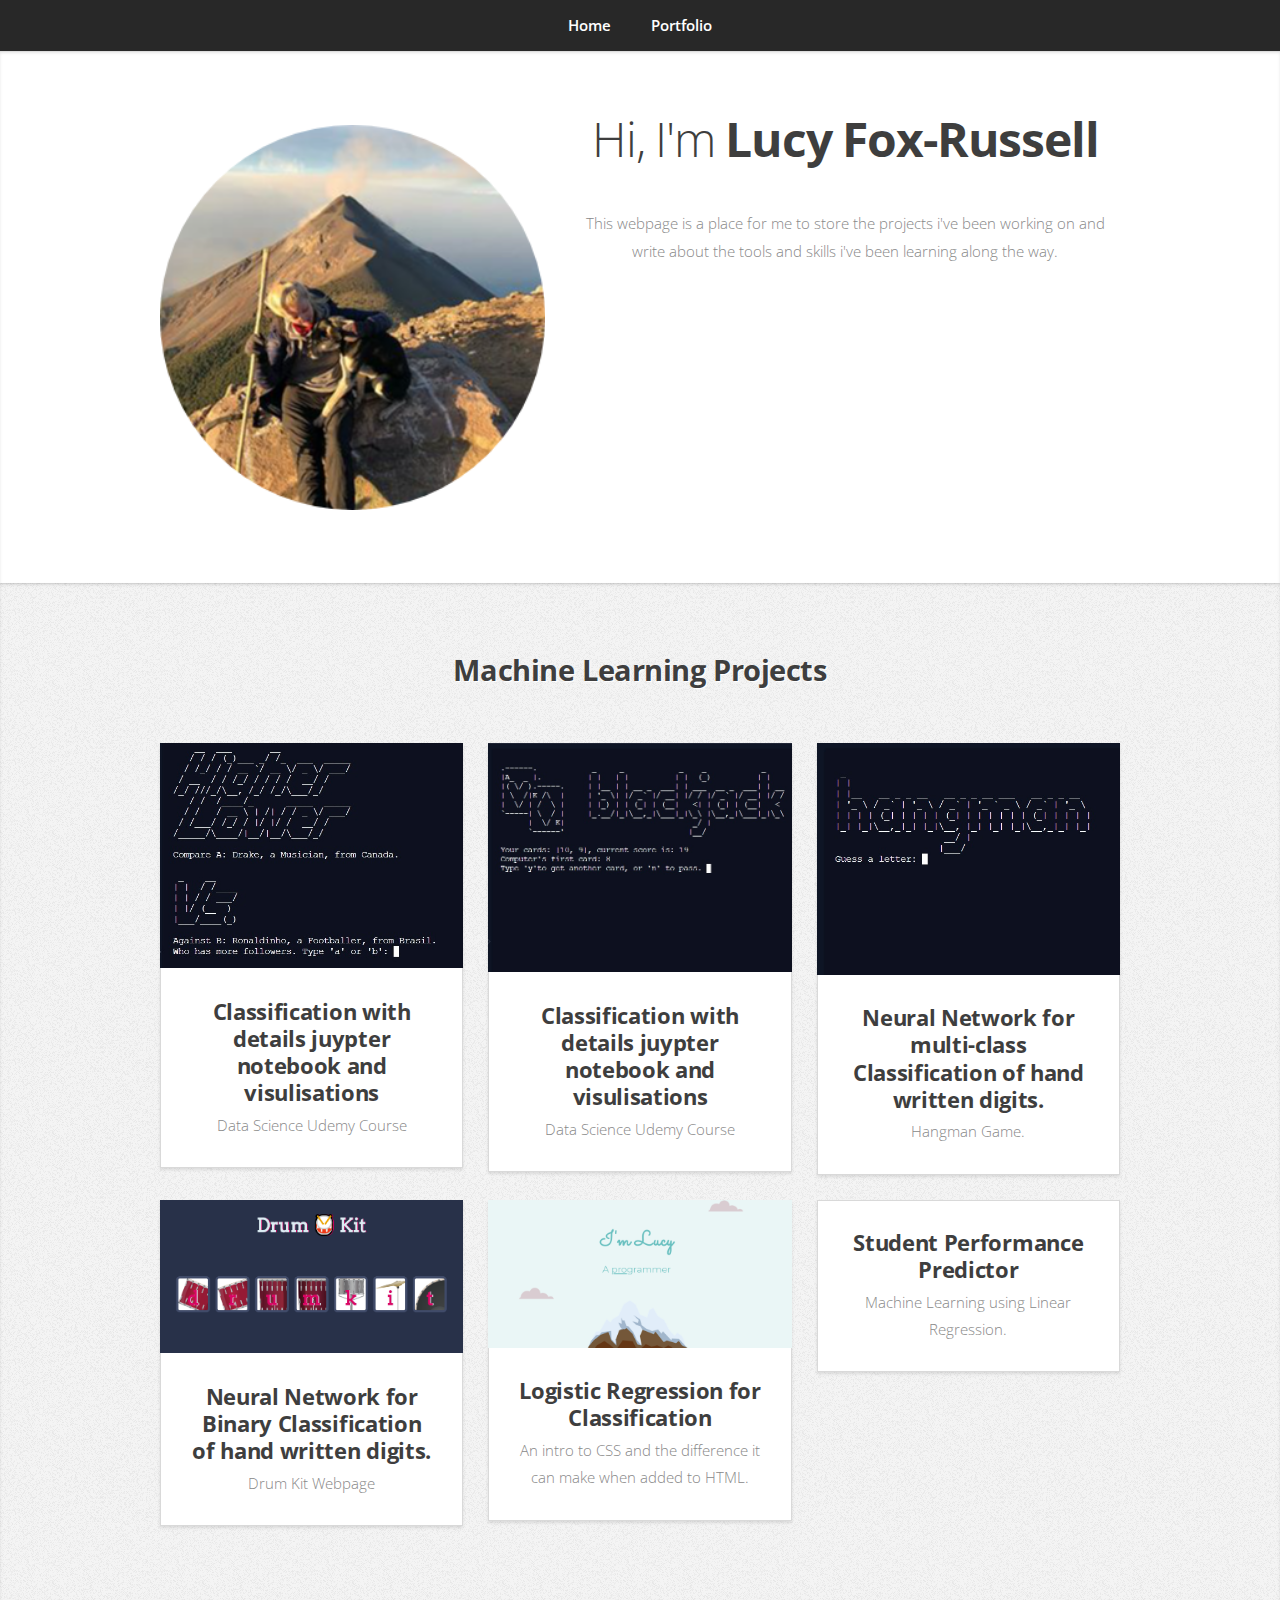
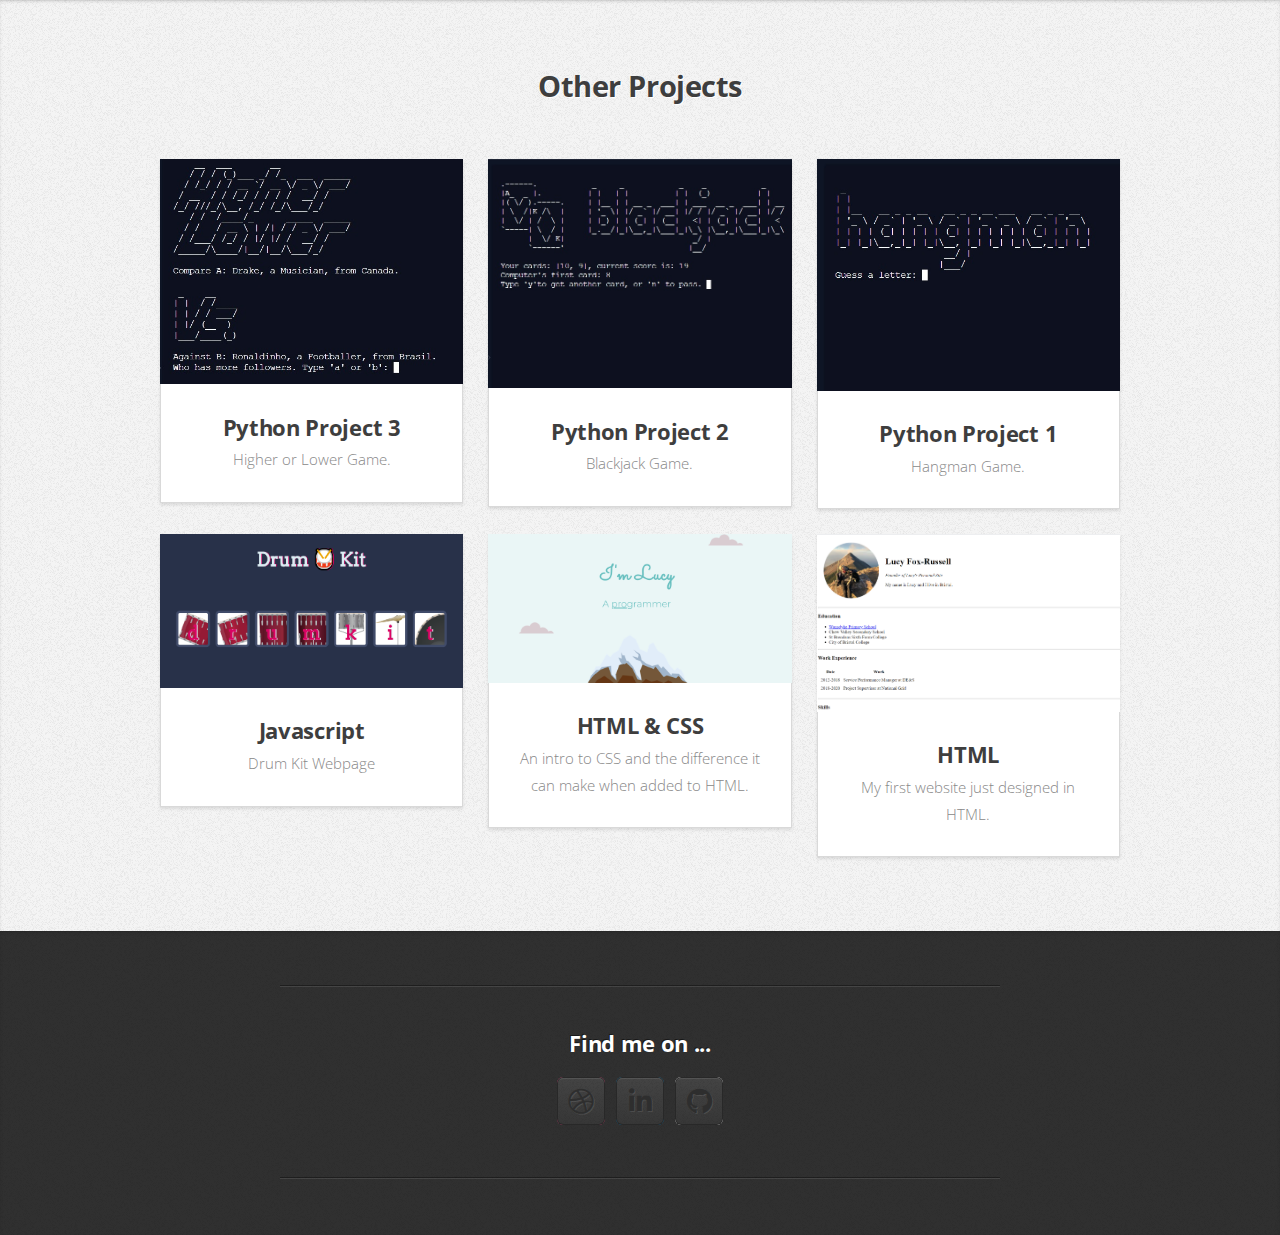
==== commit d032789b: "future project ideas" ====
--- a/index.html
+++ b/index.html
@@ -1,9 +1,5 @@
 <!DOCTYPE HTML>
-<!--
-	Miniport by HTML5 UP
-	html5up.net | @ajlkn
-	Free for personal and commercial use under the CCA 3.0 license (html5up.net/license)
--->
+
 <html>
 	<head>
 		<title>My Portfolio</title>
@@ -18,7 +14,6 @@
 				<ul class="container">
 					<li><a href="#home">Home</a></li>
 					<li><a href="portfolio.html">Portfolio</a></li>
-					<li><a href="#contact">Contact</a></li>
 				</ul>
 			</nav>
 
@@ -33,97 +28,115 @@
 							<header>
 								<h1>Hi, I'm <strong>Lucy Fox-Russell</strong></h1>
 							</header>
-							<p>My intention is for this to be a place where I can can write a little about the projects i've worked on and what i've learnt in the process. I think it will be really useful for me to be able to look back on the progress i've made and what I've learnt along the way. </p>
+							<p>This webpage is a place for me to store the projects i've been working on and write about the tools and skills i've been learning along the way. </p>
 									</div>
 				</div>
 			</article>
-
-		<!-- Work -->
-			<!-- <article id="work" class="wrapper style2">
-				<div class="container">
-					<header>
-						<h2>My most recent projects.</h2>
-						<p>x.</p>
-					</header>
-					<div class="row aln-center">
-						<div class="col-4 col-6-medium col-12-small">
-							<section class="box style1">
-								<span class="icon featured fa-comments"></span>
-								<h3>Data Visulisation</h3>
-								<p>A visulisation tool to better understand x data structure. </p>
-							</section>
-						</div>
-						<div class="col-4 col-6-medium col-12-small">
-							<section class="box style1">
-								<span class="icon solid featured fa-camera-retro"></span>
-								<h3>Python learning game</h3>
-								<p> A way of helping me to practice the basics of python.  </p> -->
-							<!-- </section>
-						</div>
-						<div class="col-4 col-6-medium col-12-small">
-							<section class="box style1">
-								<span class="icon featured fa-thumbs-up"></span>
-								<h3><a href="#">Piano shazam</a></h3>
-								<p> I am attempting to build a program that can listen to the notes you play on a piano and store it in musical notation form. </p>
-							</section>
-						</div>
+				<!-- Portfolio -->
+		<article id="portfolio" class="wrapper style3">
+			<div class="container">
+				<header>
+					<h2>Machine Learning Projects</h2>
+				</header>
+				<div class="row">
+					<div class="col-4 col-6-medium col-12-small">
+						<article class="box style2">
+							<a href="portfolio.html#higher_or_lower" class="image featured"><img src="images/higher_or_lower2.jpg" alt="" /></a>
+							<h3><a href="portfolio.html#higher_or_lower">Classification with details juypter notebook and visulisations</a></h3>
+							<p>Data Science Udemy Course</p>
+						</article>
 					</div>
-							</div>
-			</article> -->
+					<div class="col-4 col-6-medium col-12-small">
+						<article class="box style2">
+							<a href="portfolio.html#blackjack" class="image featured"><img src="images/blackjack2.jpg" alt="" /></a>
+							<h3><a href="portfolio.html#blackjack">Classification with details juypter notebook and visulisations</a></h3>
+							<p>Data Science Udemy Course</p>
+						</article>
+					</div>
+					<div class="col-4 col-6-medium col-12-small">
+						<article class="box style2">
+							<a href="portfolio.html#hangman" class="image featured"><img src="images/hangman.jpg" alt="" /></a>
+							<h3><a href="portfolio.html#hangman">Neural Network for multi-class Classification of hand written digits.</a></h3>
+							<p>Hangman Game.</p>
+						</article>
+					</div>
+					<div class="col-4 col-6-medium col-12-small">
+						<article class="box style2">
+							<a href="portfolio.html#javascript" class="image featured"><img src="images/drum_kit.png" alt="" /></a>
+							<h3><a href="portfolio.html#javascript">Neural Network for Binary Classification of hand written digits.</a></h3>
+							<p>Drum Kit Webpage</p>
+						</article>
+					</div>
+					<div class="col-4 col-6-medium col-12-small">
+						<article class="box style2">
+							<a href="portfolio.html#css" class="image featured"><img src="images/CSS.png" alt="" /></a>
+							<h3><a href="portfolio.html#css">Logistic Regression for Classification</a></h3>
+							<p>An intro to CSS and the difference it can make when added to HTML. </p>
+						</article>
+					</div>
+					<div class="col-4 col-6-medium col-12-small">
+						<article class="box style2">
+							<a href="portfolio.html#html" class="image featured"><img src="images/student_grades_prediction.png" alt="" /></a>
+							<h3><a href="portfolio.html#html">Student Performance Predictor</a></h3>
+							<p>Machine Learning using Linear Regression.</p>
+						</article>
+					</div>
+				</div>
+								</div>
+		</article>
 
 		<!-- Portfolio -->
-			<article id="portfolio" class="wrapper style3">
-				<div class="container">
-					<header>
-						<h2>Complete Portfolio.</h2>
-						<p>Here is all of the projects I have worked on and my growth as a developer over time. Click on any of the projects below to find out more.</p>
-					</header>
-					<div class="row">
-						<div class="col-4 col-6-medium col-12-small">
-							<article class="box style2">
-								<a href="portfolio.html#higher_or_lower" class="image featured"><img src="images/higher_or_lower2.jpg" alt="" /></a>
-								<h3><a href="portfolio.html#higher_or_lower">Python Project 3</a></h3>
-								<p>Higher or Lower Game.</p>
-							</article>
-						</div>
-						<div class="col-4 col-6-medium col-12-small">
-							<article class="box style2">
-								<a href="portfolio.html#blackjack" class="image featured"><img src="images/blackjack2.jpg" alt="" /></a>
-								<h3><a href="portfolio.html#blackjack">Python Project 2</a></h3>
-								<p>Blackjack Game.</p>
-							</article>
-						</div>
-						<div class="col-4 col-6-medium col-12-small">
-							<article class="box style2">
-								<a href="portfolio.html#hangman" class="image featured"><img src="images/hangman.jpg" alt="" /></a>
-								<h3><a href="portfolio.html#hangman">Python Project 1</a></h3>
-								<p>Hangman Game.</p>
-							</article>
-						</div>
-						<div class="col-4 col-6-medium col-12-small">
-							<article class="box style2">
-								<a href="portfolio.html#javascript" class="image featured"><img src="images/drum_kit.png" alt="" /></a>
-								<h3><a href="portfolio.html#javascript">Javascript</a></h3>
-								<p>Drum Kit Webpage</p>
-							</article>
-						</div>
-						<div class="col-4 col-6-medium col-12-small">
-							<article class="box style2">
-								<a href="portfolio.html#css" class="image featured"><img src="images/CSS.png" alt="" /></a>
-								<h3><a href="portfolio.html#css">HTML & CSS</a></h3>
-								<p>An intro to CSS and the difference it can make when added to HTML. </p>
-							</article>
-						</div>
-						<div class="col-4 col-6-medium col-12-small">
-							<article class="box style2">
-								<a href="portfolio.html#html" class="image featured"><img src="images/HTML.png" alt="" /></a>
-								<h3><a href="portfolio.html#html">HTML</a></h3>
-								<p>My first website just designed in HTML.</p>
-							</article>
-						</div>
+		<article id="portfolio" class="wrapper style3">
+			<div class="container">
+				<header>
+					<h2>Other Projects</h2>
+				</header>
+				<div class="row">
+					<div class="col-4 col-6-medium col-12-small">
+						<article class="box style2">
+							<a href="portfolio.html#higher_or_lower" class="image featured"><img src="images/higher_or_lower2.jpg" alt="" /></a>
+							<h3><a href="portfolio.html#higher_or_lower">Python Project 3</a></h3>
+							<p>Higher or Lower Game.</p>
+						</article>
 					</div>
-									</div>
-			</article>
+					<div class="col-4 col-6-medium col-12-small">
+						<article class="box style2">
+							<a href="portfolio.html#blackjack" class="image featured"><img src="images/blackjack2.jpg" alt="" /></a>
+							<h3><a href="portfolio.html#blackjack">Python Project 2</a></h3>
+							<p>Blackjack Game.</p>
+						</article>
+					</div>
+					<div class="col-4 col-6-medium col-12-small">
+						<article class="box style2">
+							<a href="portfolio.html#hangman" class="image featured"><img src="images/hangman.jpg" alt="" /></a>
+							<h3><a href="portfolio.html#hangman">Python Project 1</a></h3>
+							<p>Hangman Game.</p>
+						</article>
+					</div>
+					<div class="col-4 col-6-medium col-12-small">
+						<article class="box style2">
+							<a href="portfolio.html#javascript" class="image featured"><img src="images/drum_kit.png" alt="" /></a>
+							<h3><a href="portfolio.html#javascript">Javascript</a></h3>
+							<p>Drum Kit Webpage</p>
+						</article>
+					</div>
+					<div class="col-4 col-6-medium col-12-small">
+						<article class="box style2">
+							<a href="portfolio.html#css" class="image featured"><img src="images/CSS.png" alt="" /></a>
+							<h3><a href="portfolio.html#css">HTML & CSS</a></h3>
+							<p>An intro to CSS and the difference it can make when added to HTML. </p>
+						</article>
+					</div>
+					<div class="col-4 col-6-medium col-12-small">
+						<article class="box style2">
+							<a href="portfolio.html#html" class="image featured"><img src="images/HTML.png" alt="" /></a>
+							<h3><a href="portfolio.html#html">HTML</a></h3>
+							<p>My first website just designed in HTML.</p>
+						</article>
+					</div>
+				</div>
+								</div>
+		</article>
 
 		<!-- Contact -->
 			<article id="contact" class="wrapper style4">
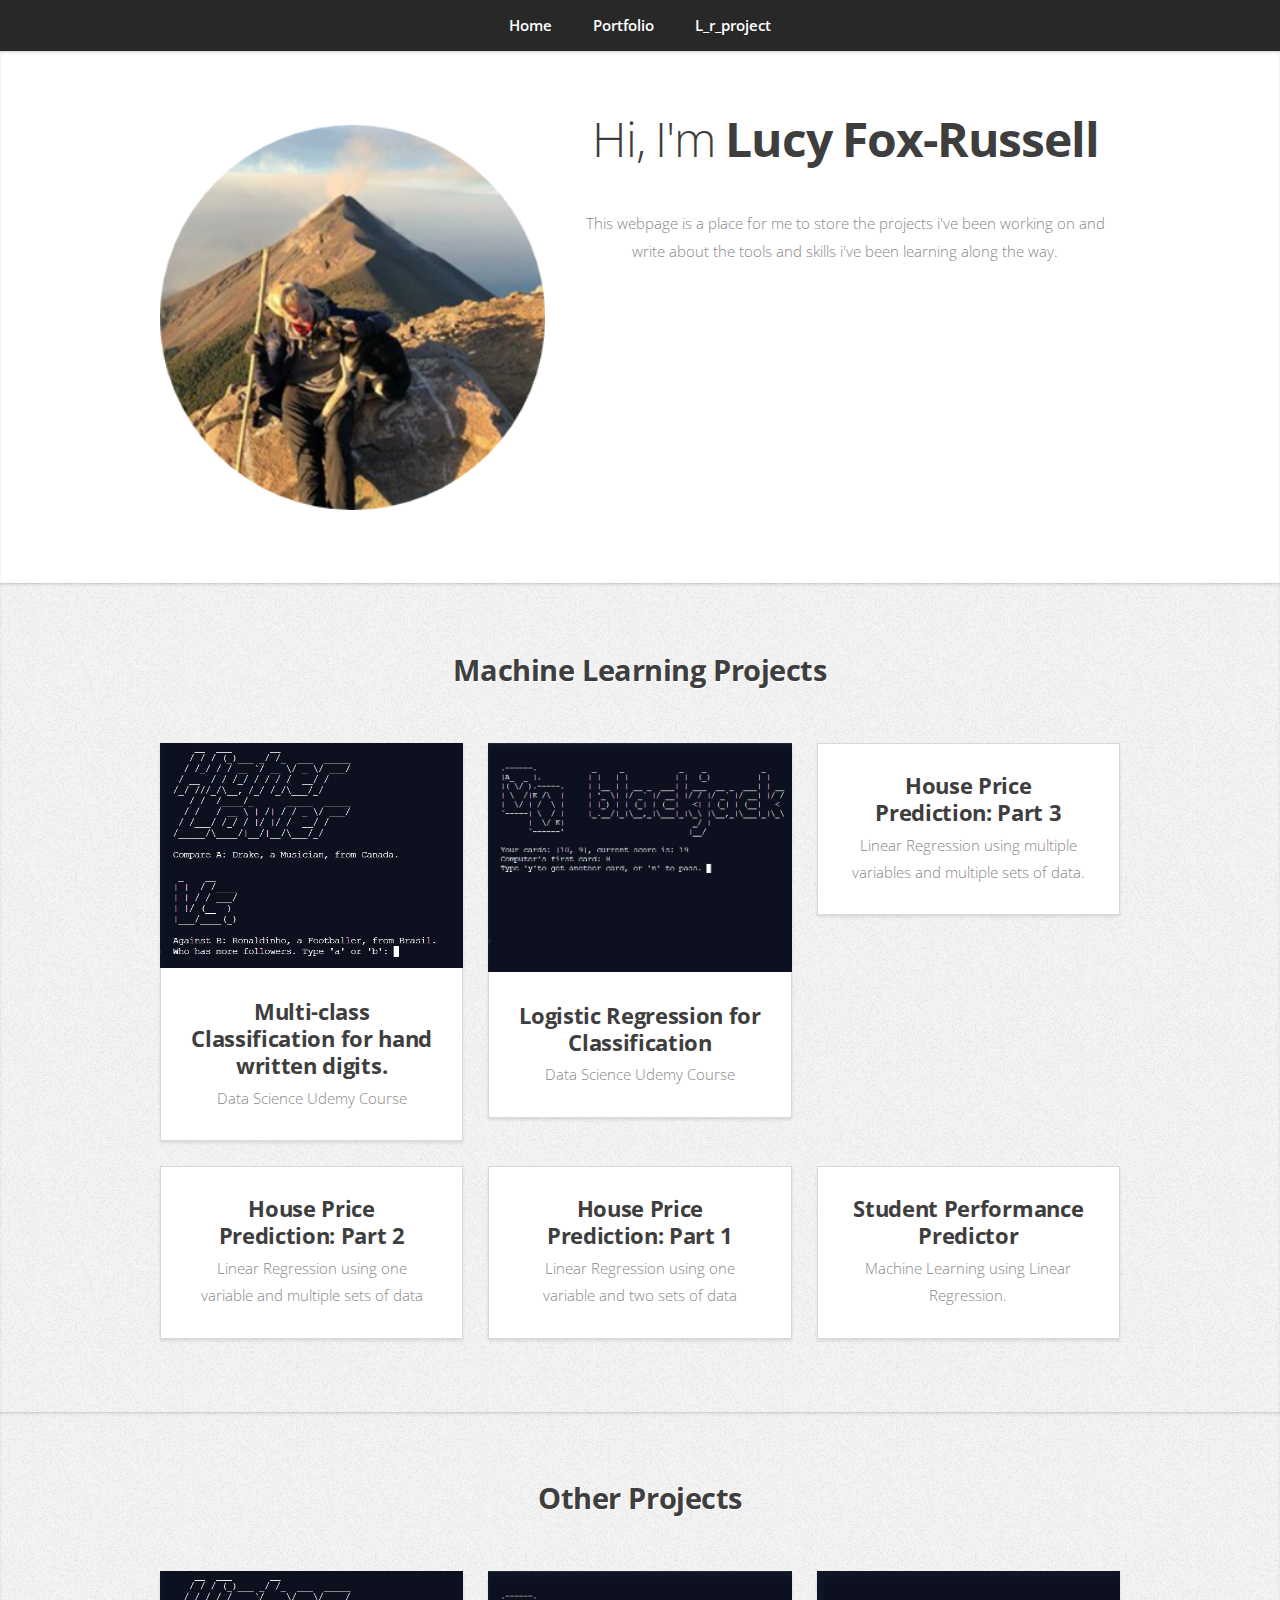
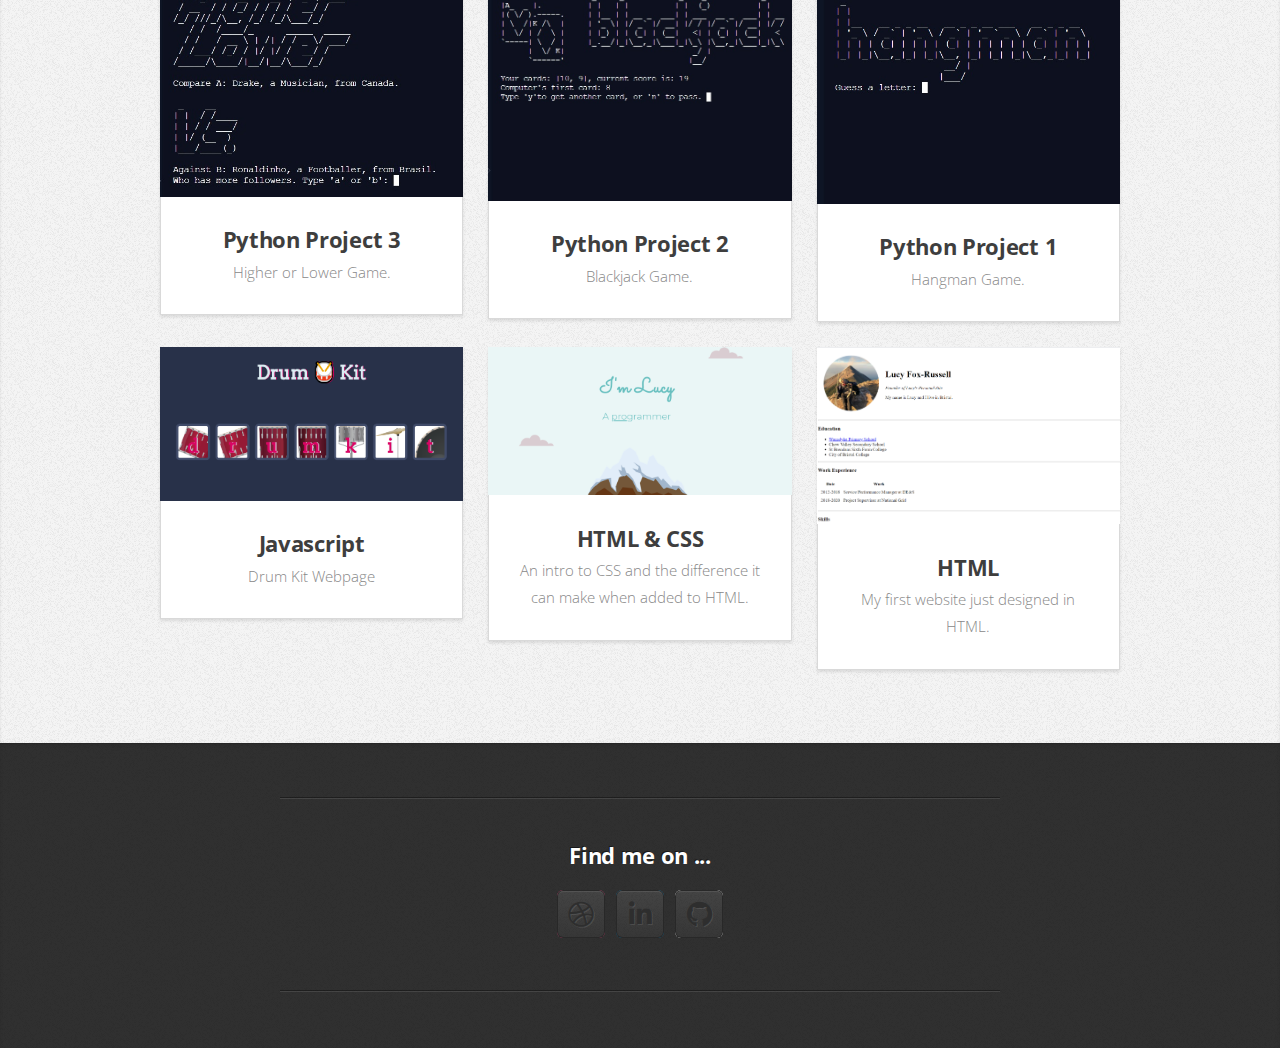
==== commit 03976e31: "testing juypter notesbook" ====
--- a/index.html
+++ b/index.html
@@ -14,6 +14,7 @@
 				<ul class="container">
 					<li><a href="#home">Home</a></li>
 					<li><a href="portfolio.html">Portfolio</a></li>
+					<li><a href="linear_regression_part1.md">L_r_project</a></li>
 				</ul>
 			</nav>
 
@@ -42,36 +43,36 @@
 					<div class="col-4 col-6-medium col-12-small">
 						<article class="box style2">
 							<a href="portfolio.html#higher_or_lower" class="image featured"><img src="images/higher_or_lower2.jpg" alt="" /></a>
-							<h3><a href="portfolio.html#higher_or_lower">Classification with details juypter notebook and visulisations</a></h3>
+							<h3><a href="portfolio.html#higher_or_lower">Multi-class Classification for hand written digits.</a></h3>
 							<p>Data Science Udemy Course</p>
 						</article>
 					</div>
 					<div class="col-4 col-6-medium col-12-small">
 						<article class="box style2">
 							<a href="portfolio.html#blackjack" class="image featured"><img src="images/blackjack2.jpg" alt="" /></a>
-							<h3><a href="portfolio.html#blackjack">Classification with details juypter notebook and visulisations</a></h3>
+							<h3><a href="portfolio.html#blackjack">Logistic Regression for Classification</a></h3>
 							<p>Data Science Udemy Course</p>
 						</article>
 					</div>
 					<div class="col-4 col-6-medium col-12-small">
 						<article class="box style2">
-							<a href="portfolio.html#hangman" class="image featured"><img src="images/hangman.jpg" alt="" /></a>
-							<h3><a href="portfolio.html#hangman">Neural Network for multi-class Classification of hand written digits.</a></h3>
-							<p>Hangman Game.</p>
+							<a href="portfolio.html#hangman" class="image featured"><img src="images/linear_regression_part2.png" alt="" /></a>
+							<h3><a href="portfolio.html#hangman">House Price Prediction: Part 3</a></h3>
+							<p>Linear Regression using multiple variables and multiple sets of data.</p>
 						</article>
 					</div>
 					<div class="col-4 col-6-medium col-12-small">
 						<article class="box style2">
-							<a href="portfolio.html#javascript" class="image featured"><img src="images/drum_kit.png" alt="" /></a>
-							<h3><a href="portfolio.html#javascript">Neural Network for Binary Classification of hand written digits.</a></h3>
-							<p>Drum Kit Webpage</p>
+							<a href="portfolio.html#javascript" class="image featured"><img src="images/linear_regression_part2.png" alt="" /></a>
+							<h3><a href="portfolio.html#javascript">House Price Prediction: Part 2</a></h3>
+							<p>Linear Regression using one variable and multiple sets of data</p>
 						</article>
 					</div>
 					<div class="col-4 col-6-medium col-12-small">
 						<article class="box style2">
-							<a href="portfolio.html#css" class="image featured"><img src="images/CSS.png" alt="" /></a>
-							<h3><a href="portfolio.html#css">Logistic Regression for Classification</a></h3>
-							<p>An intro to CSS and the difference it can make when added to HTML. </p>
+							<a href="portfolio.html#css" class="image featured"><img src="images/linear_regression_part1.png" alt="" /></a>
+							<h3><a href="portfolio.html#css">House Price Prediction: Part 1</a></h3>
+							<p>Linear Regression using one variable and two sets of data </p>
 						</article>
 					</div>
 					<div class="col-4 col-6-medium col-12-small">
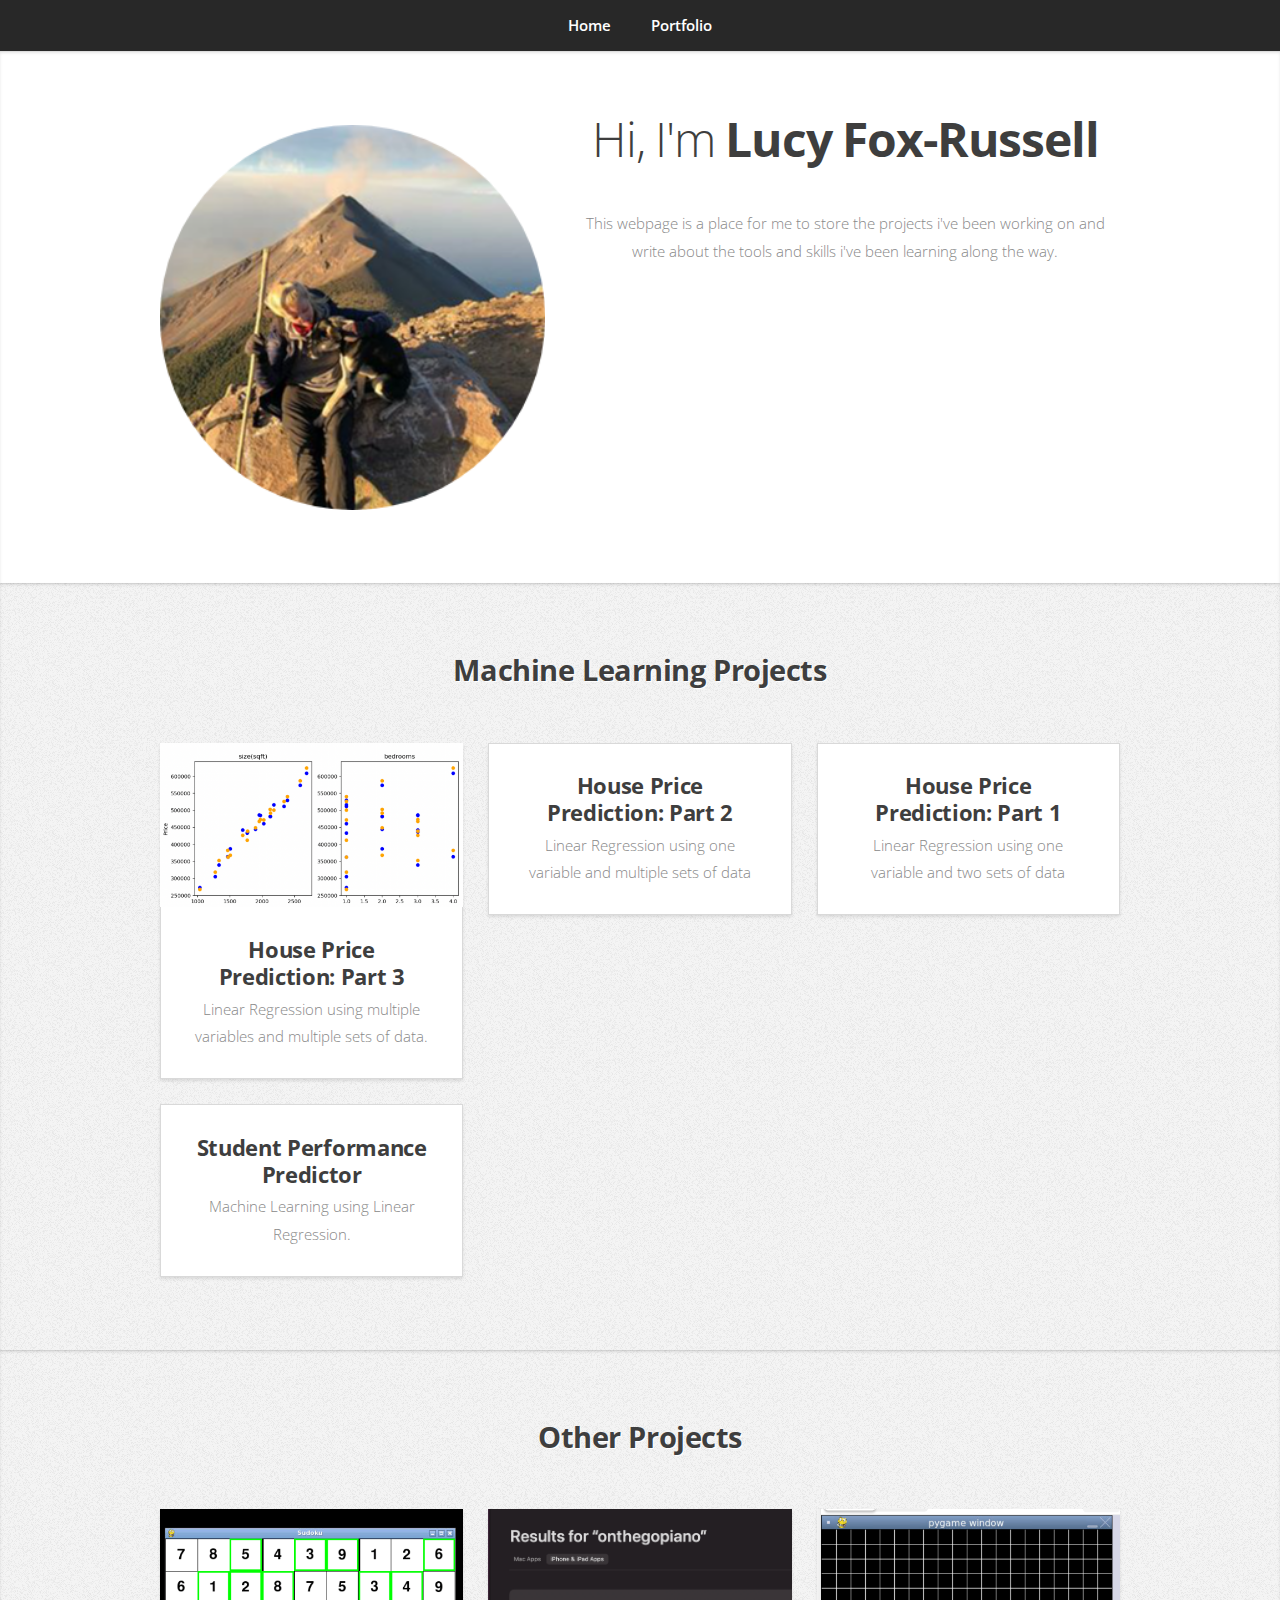
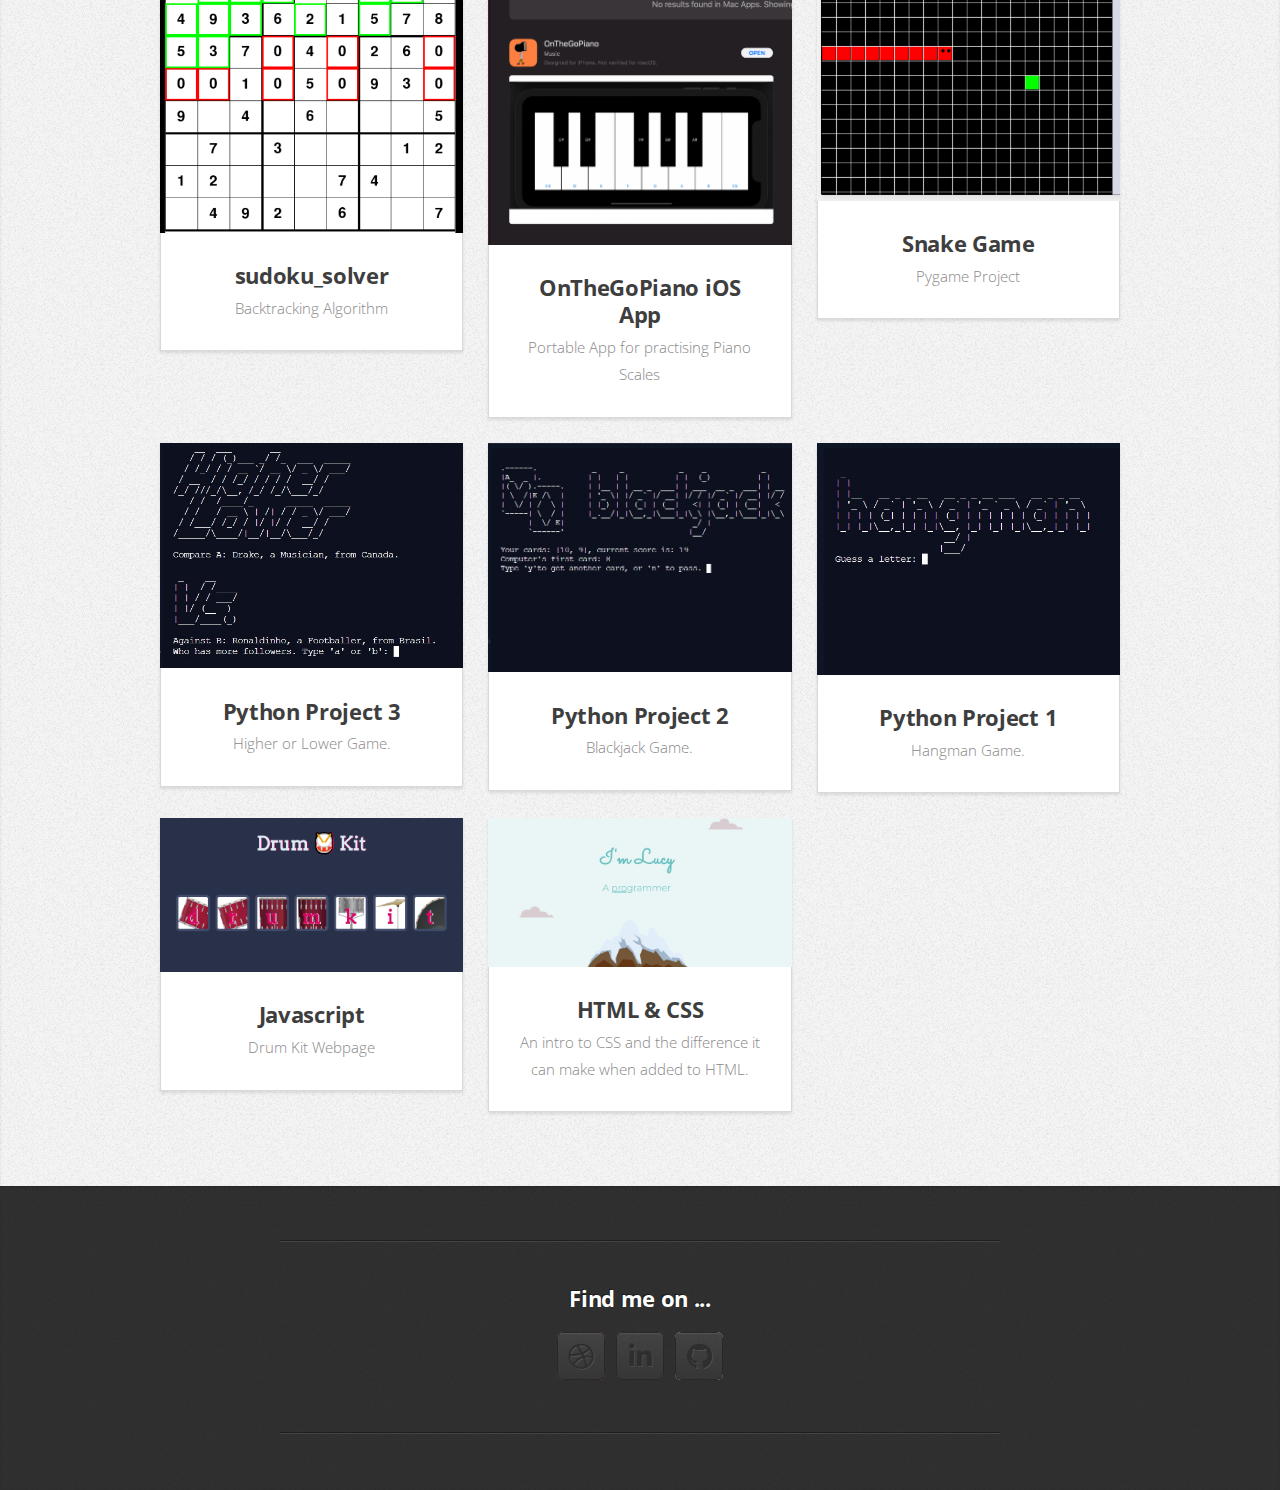
==== commit 579ef64a: "added some projects to the index page." ====
--- a/index.html
+++ b/index.html
@@ -14,7 +14,6 @@
 				<ul class="container">
 					<li><a href="#home">Home</a></li>
 					<li><a href="portfolio.html">Portfolio</a></li>
-					<li><a href="linear_regression_part1.md">L_r_project</a></li>
 				</ul>
 			</nav>
 
@@ -40,7 +39,7 @@
 					<h2>Machine Learning Projects</h2>
 				</header>
 				<div class="row">
-					<div class="col-4 col-6-medium col-12-small">
+					<!-- <div class="col-4 col-6-medium col-12-small">
 						<article class="box style2">
 							<a href="portfolio.html#higher_or_lower" class="image featured"><img src="images/higher_or_lower2.jpg" alt="" /></a>
 							<h3><a href="portfolio.html#higher_or_lower">Multi-class Classification for hand written digits.</a></h3>
@@ -53,32 +52,32 @@
 							<h3><a href="portfolio.html#blackjack">Logistic Regression for Classification</a></h3>
 							<p>Data Science Udemy Course</p>
 						</article>
-					</div>
+					</div> -->
 					<div class="col-4 col-6-medium col-12-small">
 						<article class="box style2">
-							<a href="portfolio.html#hangman" class="image featured"><img src="images/linear_regression_part2.png" alt="" /></a>
-							<h3><a href="portfolio.html#hangman">House Price Prediction: Part 3</a></h3>
-							<p>Linear Regression using multiple variables and multiple sets of data.</p>
+							<a href="portfolio.html#house_price_predictor_pt3" class="image featured"><img src="images/linear_regression_part3.png" alt="" /></a>
+							<h3><a href="portfolio.html#house_price_predictor_pt3">House Price Prediction: Part 3</a></h3>
+							<p>Linear Regression using multiple variables and multiple sets of data.<br></p>
 						</article>
 					</div>
 					<div class="col-4 col-6-medium col-12-small">
 						<article class="box style2">
-							<a href="portfolio.html#javascript" class="image featured"><img src="images/linear_regression_part2.png" alt="" /></a>
-							<h3><a href="portfolio.html#javascript">House Price Prediction: Part 2</a></h3>
+							<a href="portfolio.html#house_price_predictor_pt2" class="image featured"><img src="images/linear_regression_part2.png" alt="" /></a>
+							<h3><a href="portfolio.html#house_price_predictor_pt2">House Price Prediction: Part 2</a></h3>
 							<p>Linear Regression using one variable and multiple sets of data</p>
 						</article>
 					</div>
 					<div class="col-4 col-6-medium col-12-small">
 						<article class="box style2">
-							<a href="portfolio.html#css" class="image featured"><img src="images/linear_regression_part1.png" alt="" /></a>
-							<h3><a href="portfolio.html#css">House Price Prediction: Part 1</a></h3>
+							<a href="portfolio.html#house_price_predictor_pt1" class="image featured"><img src="images/linear_regression_part1.png" alt="" /></a>
+							<h3><a href="portfolio.html#house_price_predictor_pt1">House Price Prediction: Part 1</a></h3>
 							<p>Linear Regression using one variable and two sets of data </p>
 						</article>
 					</div>
 					<div class="col-4 col-6-medium col-12-small">
 						<article class="box style2">
-							<a href="portfolio.html#html" class="image featured"><img src="images/student_grades_prediction.png" alt="" /></a>
-							<h3><a href="portfolio.html#html">Student Performance Predictor</a></h3>
+							<a href="portfolio.html#student_performance_predictor" class="image featured"><img src="images/student_grades_prediction.png" alt="" /></a>
+							<h3><a href="portfolio.html#student_performance_predictor">Student Performance Predictor</a></h3>
 							<p>Machine Learning using Linear Regression.</p>
 						</article>
 					</div>
@@ -93,6 +92,27 @@
 					<h2>Other Projects</h2>
 				</header>
 				<div class="row">
+					<div class="col-4 col-6-medium col-12-small">
+						<article class="box style2">
+							<a href="portfolio.html#sudoku_solver" class="image featured"><img src="images/sudoku_solver.png" alt="" /></a>
+							<h3><a href="portfolio.html#sudoku_solver">sudoku_solver</a></h3>
+							<p>Backtracking Algorithm</p>
+						</article>
+					</div>
+					<div class="col-4 col-6-medium col-12-small">
+						<article class="box style2">
+							<a href="portfolio.html#on_the_go_piano" class="image featured"><img src="images/onthegopiano.png" alt="" /></a>
+							<h3><a href="portfolio.html#on_the_go_piano">OnTheGoPiano iOS App</a></h3>
+							<p>Portable App for practising Piano Scales</p>
+						</article>
+					</div>
+					<div class="col-4 col-6-medium col-12-small">
+						<article class="box style2">
+							<a href="portfolio.html#snake_game" class="image featured"><img src="images/SnakeGame.png" alt="" /></a>
+							<h3><a href="portfolio.html#snake_game">Snake Game</a></h3>
+							<p>Pygame Project</p>
+						</article>
+					</div>
 					<div class="col-4 col-6-medium col-12-small">
 						<article class="box style2">
 							<a href="portfolio.html#higher_or_lower" class="image featured"><img src="images/higher_or_lower2.jpg" alt="" /></a>
@@ -128,13 +148,13 @@
 							<p>An intro to CSS and the difference it can make when added to HTML. </p>
 						</article>
 					</div>
-					<div class="col-4 col-6-medium col-12-small">
+					<!-- <div class="col-4 col-6-medium col-12-small">
 						<article class="box style2">
 							<a href="portfolio.html#html" class="image featured"><img src="images/HTML.png" alt="" /></a>
 							<h3><a href="portfolio.html#html">HTML</a></h3>
 							<p>My first website just designed in HTML.</p>
 						</article>
-					</div>
+					</div> -->
 				</div>
 								</div>
 		</article>
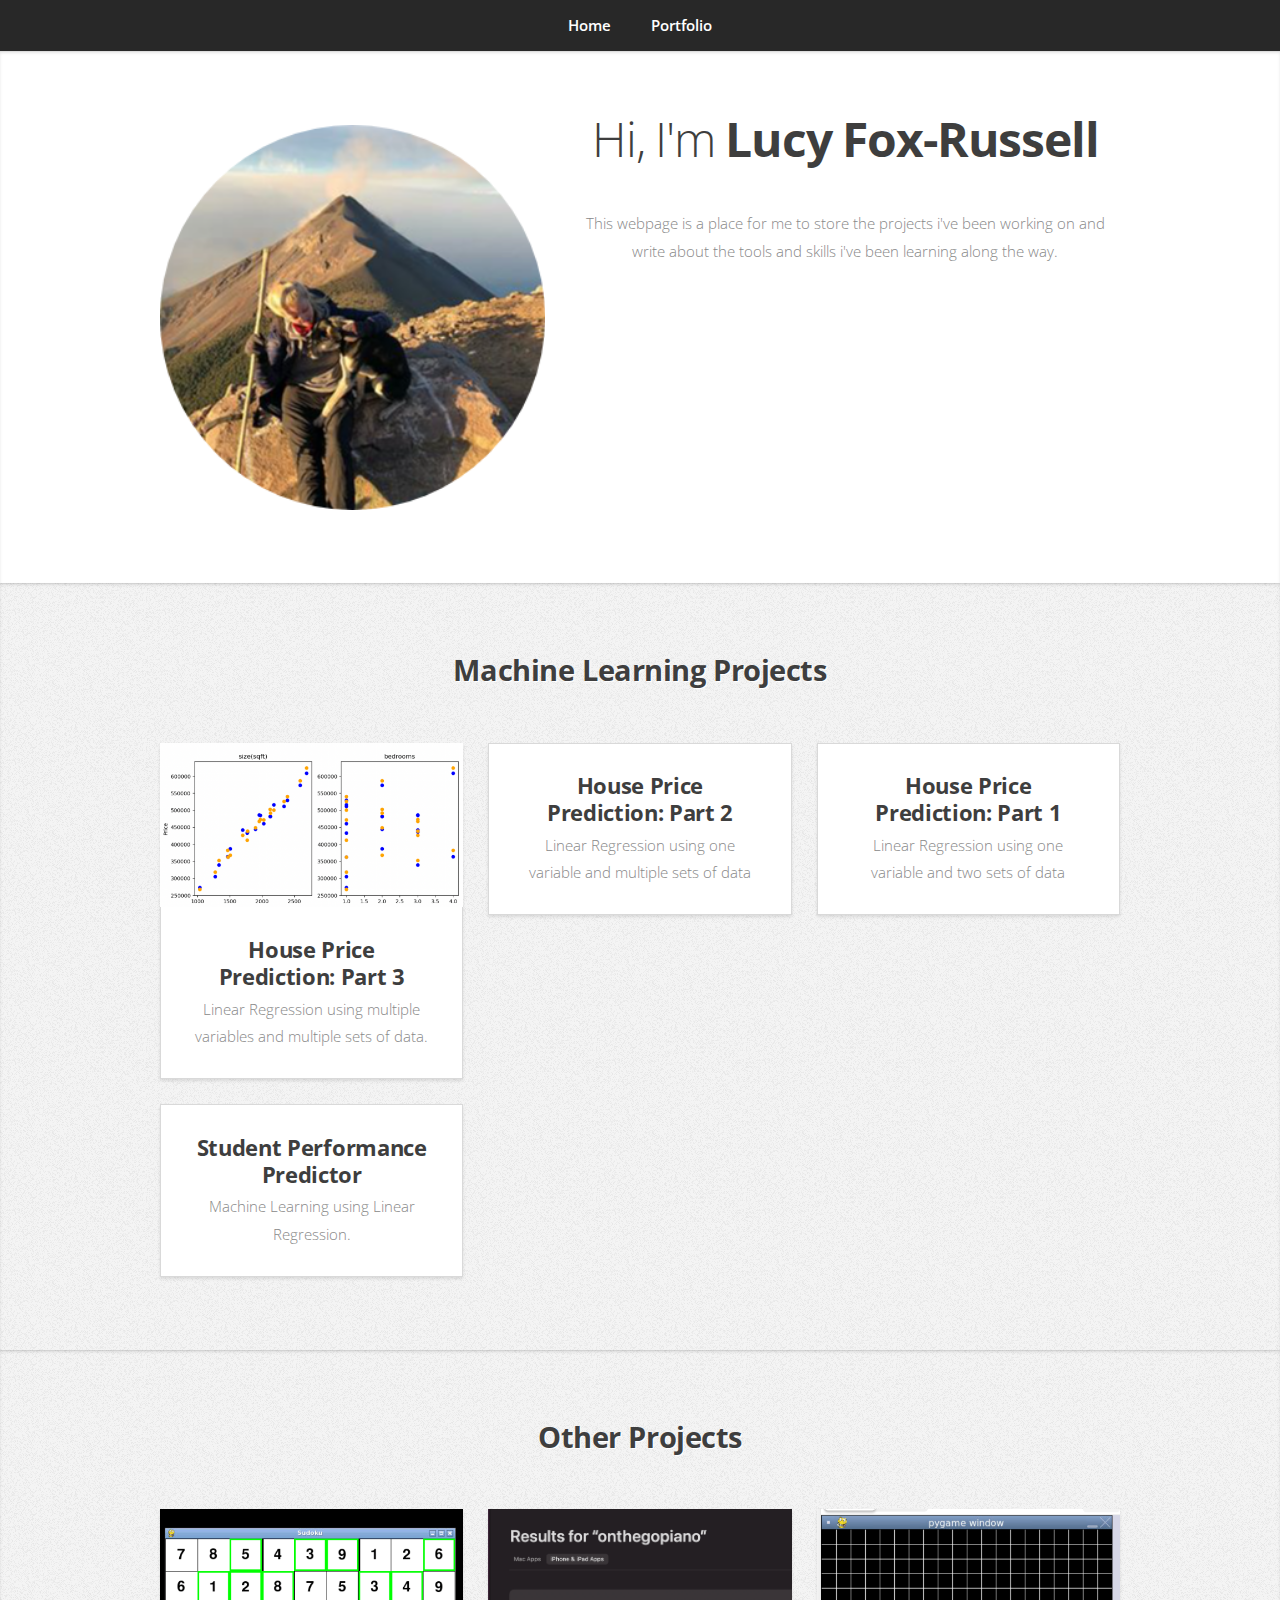
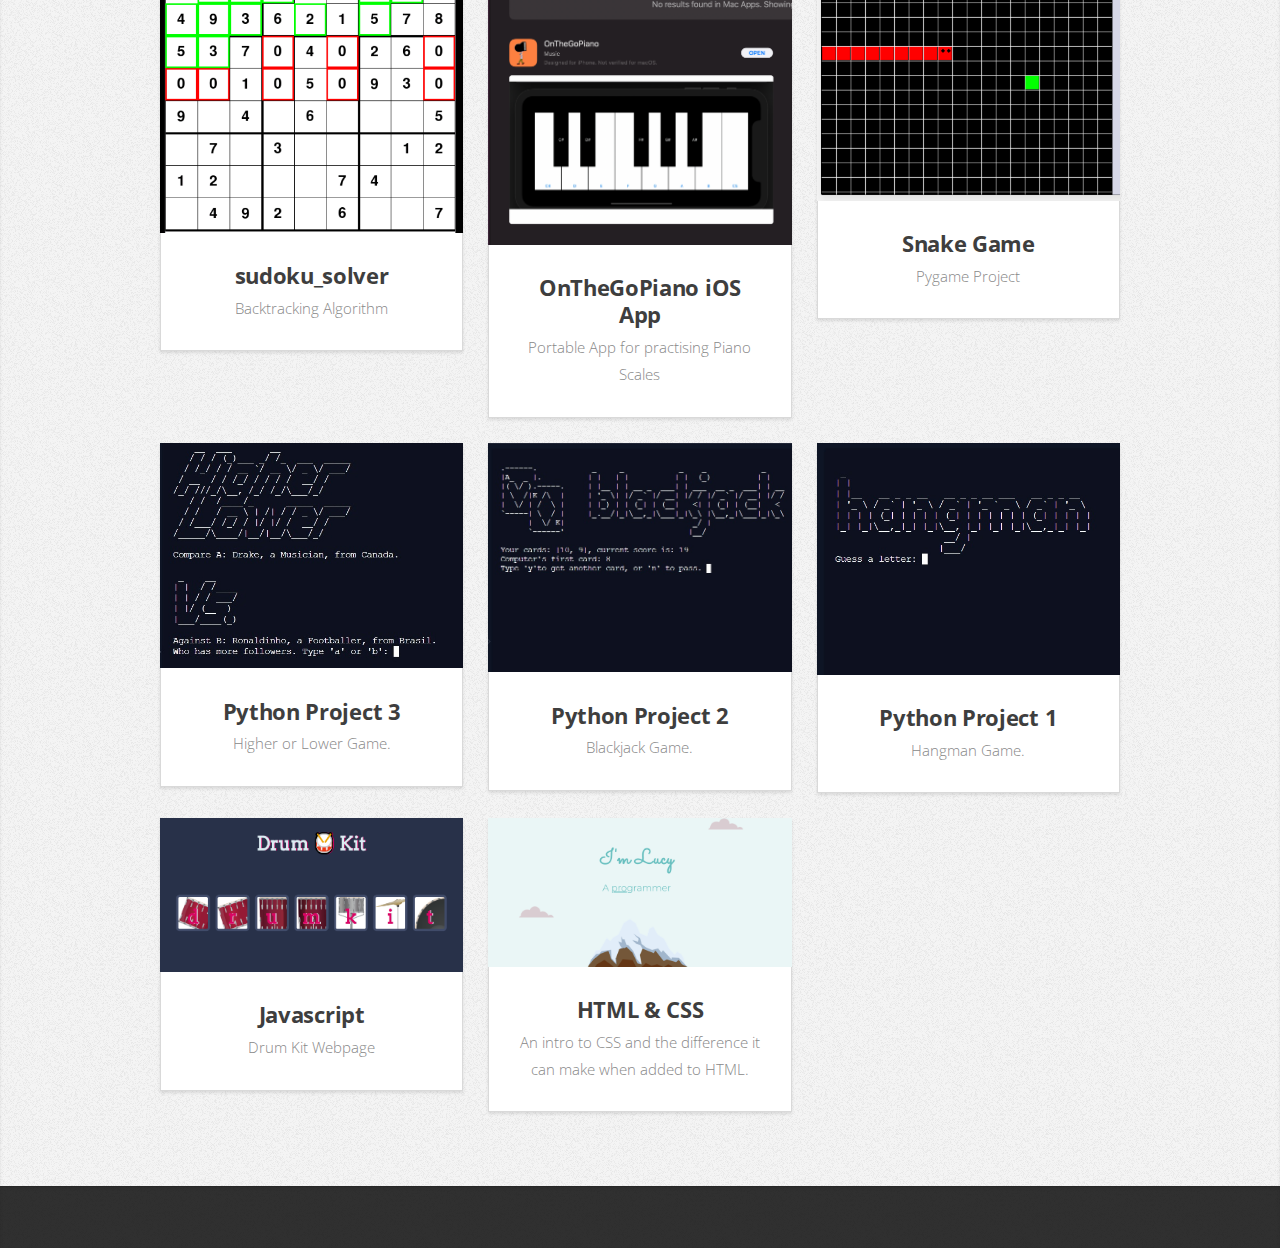
==== commit 6b00f054: "updated footer" ====
--- a/index.html
+++ b/index.html
@@ -162,15 +162,14 @@
 		<!-- Contact -->
 			<article id="contact" class="wrapper style4">
 				<div class="container medium">
-														<hr />
-							<h3>Find me on ...</h3>
+							<!-- <hr /> -->
+							<!-- <h3>Find me on ...</h3>
 							<ul class="social">
-								<li><a href="#" class="icon brands fa-dribbble"><span class="label">Dribbble</span></a></li>
 								<li><a href="#" class="icon brands fa-linkedin-in"><span class="label">LinkedIn</span></a></li>
 								<li><a href="#" class="icon brands fa-github"><span class="label">Github</span></a></li>
 
-							</ul>
-							<hr />
+							</ul> -->
+							<!-- <hr /> -->
 						</div>
 					</div>
 					<footer>
